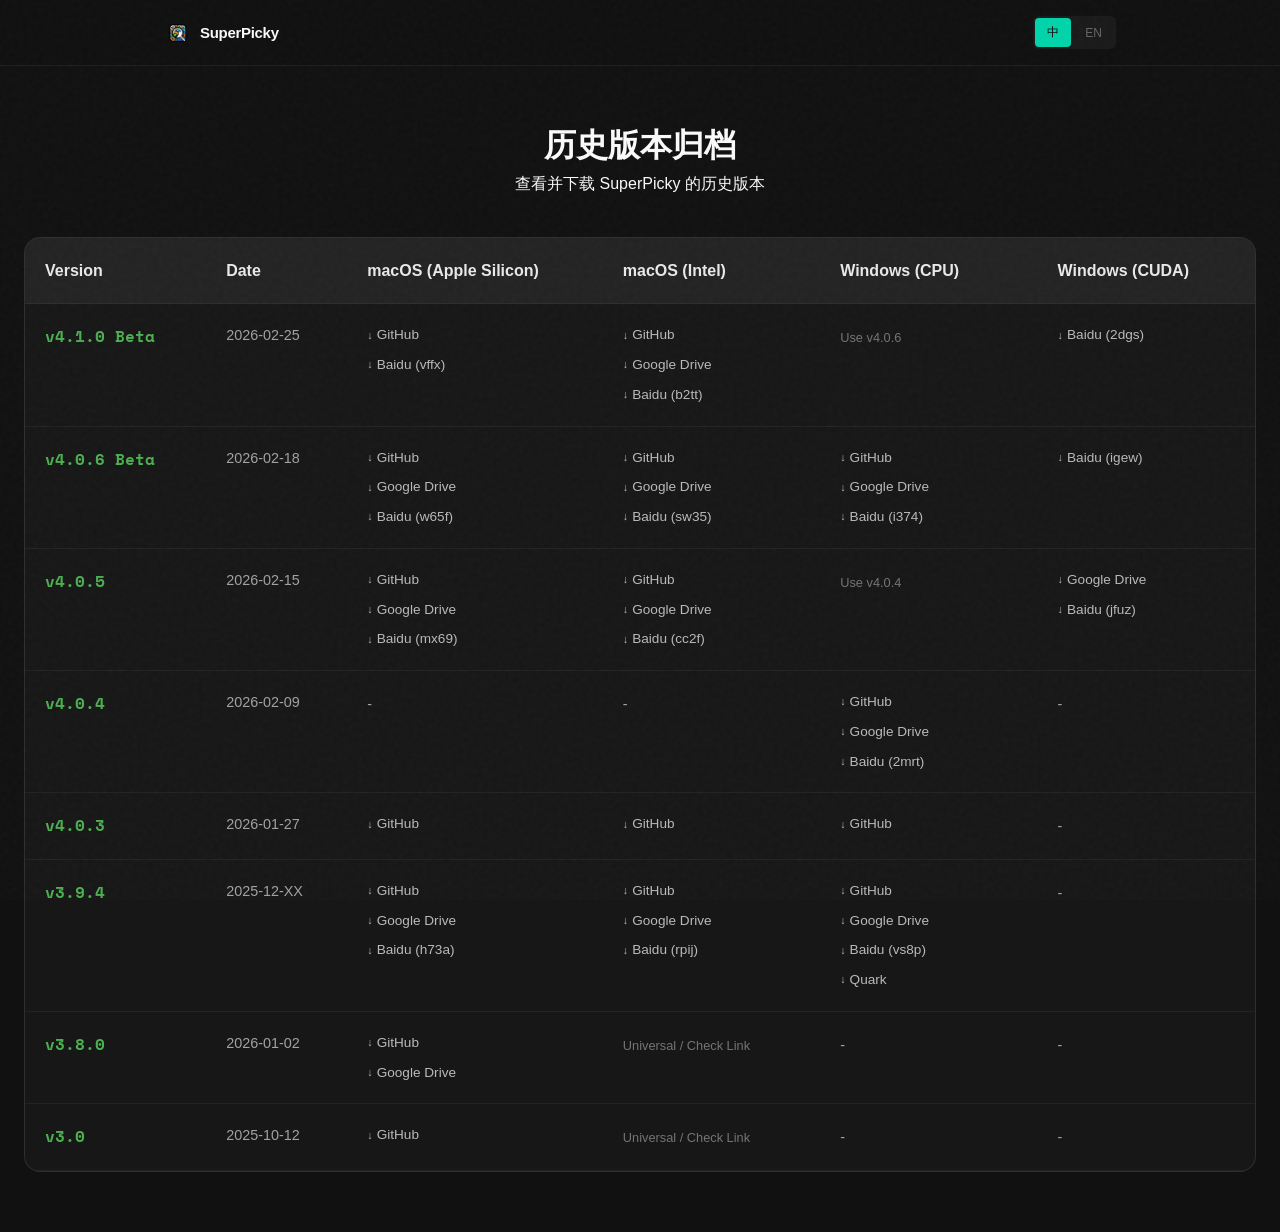
==== docs/downloads.html @ 00cf43c6 "🔄 Add Windows CUDA v4.1.0 + Mac Intel Google Drive links - Windows CUDA: v4.1.0 Baidu link (2dgs) - " ====
<!DOCTYPE html>
<html lang="zh-CN" data-lang="cn">

<head>
    <meta charset="UTF-8">
    <meta name="viewport" content="width=device-width, initial-scale=1.0">
    <title>Download Archive - SuperPicky</title>
    <link rel="stylesheet" href="css/style.css">
    <link rel="icon" href="img/icon.png" type="image/png">
    <link rel="preconnect" href="https://fonts.googleapis.com">
    <link rel="preconnect" href="https://fonts.gstatic.com" crossorigin>
    <link href="https://fonts.googleapis.com/css2?family=Space+Mono:wght@400;700&display=swap" rel="stylesheet">
    <style>
        .archive-container {
            max-width: 1400px;
            margin: 120px auto 60px;
            padding: 0 24px;
        }

        .archive-header {
            margin-bottom: 40px;
            text-align: center;
        }

        .archive-table-wrapper {
            background: rgba(26, 26, 26, 0.8);
            border: 1px solid rgba(255, 255, 255, 0.1);
            border-radius: 16px;
            overflow-x: auto;
            backdrop-filter: blur(10px);
        }

        .archive-table {
            width: 100%;
            border-collapse: collapse;
            min-width: 1000px;
        }

        .archive-table th,
        .archive-table td {
            padding: 20px;
            text-align: left;
            border-bottom: 1px solid rgba(255, 255, 255, 0.05);
            vertical-align: top;
        }

        .archive-table th {
            background: rgba(255, 255, 255, 0.05);
            font-weight: 700;
            color: rgba(255, 255, 255, 0.9);
            white-space: nowrap;
        }

        .archive-table tr:hover {
            background: rgba(255, 255, 255, 0.02);
        }

        .version-cell {
            font-family: 'Space Mono', monospace;
            font-weight: 700;
            color: #4CAF50;
            white-space: nowrap;
        }

        .date-cell {
            color: rgba(255, 255, 255, 0.6);
            font-size: 0.9em;
            white-space: nowrap;
        }

        .platform-cell {
            min-width: 180px;
        }

        .download-link-group {
            display: flex;
            flex-direction: column;
            gap: 8px;
            font-size: 0.85em;
        }

        .dl-link {
            display: inline-flex;
            align-items: center;
            color: rgba(255, 255, 255, 0.7);
            text-decoration: none;
            transition: color 0.2s;
        }

        .dl-link:hover {
            color: #4CAF50;
        }

        .dl-link::before {
            content: "↓";
            margin-right: 4px;
            font-size: 0.8em;
        }

        .note {
            font-size: 0.8em;
            color: rgba(255, 255, 255, 0.4);
            margin-top: 4px;
            display: block;
        }
    </style>
</head>

<body>
    <div class="grain"></div>

    <header>
        <div class="header-inner">
            <a href="index.html" class="logo">
                <img src="img/icon.png" alt="SuperPicky">
                <span>SuperPicky</span>
            </a>
            <div class="lang-switch">
                <button class="lang-btn active" onclick="setLang('cn')">中</button>
                <button class="lang-btn" onclick="setLang('en')">EN</button>
            </div>
        </div>
    </header>

    <div class="archive-container">
        <div class="archive-header">
            <h1>
                <span class="lang-cn">历史版本归档</span>
                <span class="lang-en">Download Archive</span>
            </h1>
            <p>
                <span class="lang-cn">查看并下载 SuperPicky 的历史版本</span>
                <span class="lang-en">View and download previous versions of SuperPicky</span>
            </p>
        </div>

        <div class="archive-table-wrapper">
            <table class="archive-table">
                <thead>
                    <tr>
                        <th>Version</th>
                        <th>Date</th>
                        <th>macOS (Apple Silicon)</th>
                        <th>macOS (Intel)</th>
                        <th>Windows (CPU)</th>
                        <th>Windows (CUDA)</th>
                    </tr>
                </thead>
                <tbody>
                    <!-- v4.1.0 -->
                    <tr>
                        <td class="version-cell">v4.1.0 Beta</td>
                        <td class="date-cell">2026-02-25</td>
                        <td class="platform-cell">
                            <div class="download-link-group">
                                <a href="https://github.com/jamesphotography/SuperPicky/releases/download/v4.1.0/SuperPicky_v4.1.0.dmg"
                                    class="dl-link" target="_blank">GitHub</a>
                                <a href="https://pan.baidu.com/s/1GPoCea9zmdVWAu9QbGawlQ?pwd=vffx" class="dl-link"
                                    target="_blank">Baidu (vffx)</a>
                            </div>
                        </td>
                        <td class="platform-cell">
                            <div class="download-link-group">
                                <a href="https://github.com/jamesphotography/SuperPicky/releases/download/v4.1.0/SuperPicky_v4.1.0_Intel.dmg"
                                    class="dl-link" target="_blank">GitHub</a>
                                <a href="https://drive.google.com/file/d/1igArTfwPdpNmBcaehx4aEt4aYv8Yi04Z/view?usp=sharing"
                                    class="dl-link" target="_blank">Google Drive</a>
                                <a href="https://pan.baidu.com/s/19yQiz655ebZwb2x4jM-75Q?pwd=b2tt" class="dl-link"
                                    target="_blank">Baidu (b2tt)</a>
                            </div>
                        </td>
                        <td class="platform-cell"><span class="note">Use v4.0.6</span></td>
                        <td class="platform-cell">
                            <div class="download-link-group">
                                <a href="https://pan.baidu.com/s/14yzWYPdUm52gKsMW52yDEQ?pwd=2dgs" class="dl-link"
                                    target="_blank">Baidu (2dgs)</a>
                            </div>
                        </td>
                    </tr>
                    <!-- v4.0.6 -->
                    <tr>
                        <td class="version-cell">v4.0.6 Beta</td>
                        <td class="date-cell">2026-02-18</td>
                        <td class="platform-cell">
                            <div class="download-link-group">
                                <a href="https://github.com/jamesphotography/SuperPicky/releases/download/v4.0.6/SuperPicky_v4.0.6.dmg"
                                    class="dl-link" target="_blank">GitHub</a>
                                <a href="https://drive.google.com/file/d/1nC4BUlSTSmXR-zKtZfw80ylEbb5GIT56/view?usp=sharing"
                                    class="dl-link" target="_blank">Google Drive</a>
                                <a href="https://pan.baidu.com/s/1sVjLG0TWhKDrhipNiKr51A?pwd=w65f" class="dl-link"
                                    target="_blank">Baidu (w65f)</a>
                            </div>
                        </td>
                        <td class="platform-cell">
                            <div class="download-link-group">
                                <a href="https://github.com/jamesphotography/SuperPicky/releases/download/v4.0.6/SuperPicky_v4.0.6_Intel.dmg"
                                    class="dl-link" target="_blank">GitHub</a>
                                <a href="https://drive.google.com/file/d/12lQhMTRXEnNO_nalIp9K0cIJAFtFuWlT/view?usp=sharing"
                                    class="dl-link" target="_blank">Google Drive</a>
                                <a href="https://pan.baidu.com/s/1oz_tZc7BARktJsVcAwSs9g?pwd=sw35" class="dl-link"
                                    target="_blank">Baidu (sw35)</a>
                            </div>
                        </td>
                        <td class="platform-cell">
                            <div class="download-link-group">
                                <a href="https://github.com/jamesphotography/SuperPicky/releases/download/v4.0.6/SuperPicky_4.0.6_Win64_CPU.zip"
                                    class="dl-link" target="_blank">GitHub</a>
                                <a href="https://drive.google.com/file/d/1m-IEASCsAa3Znertanw1NcbX3IKKi2M3/view?usp=sharing"
                                    class="dl-link" target="_blank">Google Drive</a>
                                <a href="https://pan.baidu.com/s/1HXyen1PSOv46H5roNtTSTA?pwd=i374" class="dl-link"
                                    target="_blank">Baidu (i374)</a>
                            </div>
                        </td>
                        <td class="platform-cell">
                            <div class="download-link-group">
                                <a href="https://pan.baidu.com/s/1UUfnal8rT2Mizkdcs0xpwg?pwd=igew" class="dl-link"
                                    target="_blank">Baidu (igew)</a>
                            </div>
                        </td>
                    </tr>
                    <!-- v4.0.5 -->
                    <tr>
                        <td class="version-cell">v4.0.5</td>
                        <td class="date-cell">2026-02-15</td>
                        <td class="platform-cell">
                            <div class="download-link-group">
                                <a href="https://github.com/jamesphotography/SuperPicky/releases/download/v4.0.5/SuperPicky_arm64_V4.0.5.dmg"
                                    class="dl-link" target="_blank">GitHub</a>
                                <a href="https://drive.google.com/file/d/1ykFNcV9rOpp_w04lOer0dyel7chGkS_Q/view?usp=sharing"
                                    class="dl-link" target="_blank">Google Drive</a>
                                <a href="https://pan.baidu.com/s/1QcBZvhwYn0W2n_vkA4gNaA?pwd=mx69" class="dl-link"
                                    target="_blank">Baidu (mx69)</a>
                            </div>
                        </td>
                        <td class="platform-cell">
                            <div class="download-link-group">
                                <a href="https://github.com/jamesphotography/SuperPicky/releases/download/v4.0.5/SuperPicky_v4.0.5_Intel.dmg"
                                    class="dl-link" target="_blank">GitHub</a>
                                <a href="https://drive.google.com/file/d/1mYN8FS3xfgSWm7l1dMIA9UfPBCmWbNG7/view?usp=sharing"
                                    class="dl-link" target="_blank">Google Drive</a>
                                <a href="https://pan.baidu.com/s/1fQ8Wjq0oq1K9GmQTQS7rZA?pwd=cc2f" class="dl-link"
                                    target="_blank">Baidu (cc2f)</a>
                            </div>
                        </td>
                        <td class="platform-cell"><span class="note">Use v4.0.4</span></td>
                        <td class="platform-cell">
                            <div class="download-link-group">
                                <a href="https://drive.google.com/file/d/17-dFw2pZKXn53zmYAZ7HQNHTyndCT76E/view?usp=drive_link"
                                    class="dl-link" target="_blank">Google Drive</a>
                                <a href="https://pan.baidu.com/s/14tnSXnI2LIeZf4egu4xxNg?pwd=jfuz" class="dl-link"
                                    target="_blank">Baidu (jfuz)</a>
                            </div>
                        </td>
                    </tr>
                    <!-- v4.0.4 -->
                    <tr>
                        <td class="version-cell">v4.0.4</td>
                        <td class="date-cell">2026-02-09</td>
                        <td class="platform-cell"><span class="date-cell">-</span></td>
                        <td class="platform-cell"><span class="date-cell">-</span></td>
                        <td class="platform-cell">
                            <div class="download-link-group">
                                <a href="https://github.com/jamesphotography/SuperPicky/releases/download/v4.0.4/SuperPicky4.0.4_Win64_No_CUDA.zip"
                                    class="dl-link" target="_blank">GitHub</a>
                                <a href="https://drive.google.com/file/d/1QWfDsb4L7wMoUoo17p6iiW1L9Lf-OAEv/view?usp=sharing"
                                    class="dl-link" target="_blank">Google Drive</a>
                                <a href="https://pan.baidu.com/s/1zhWtMwAzthrLAeKxKf4SZw?pwd=2mrt" class="dl-link"
                                    target="_blank">Baidu (2mrt)</a>
                            </div>
                        </td>
                        <td class="platform-cell"><span class="date-cell">-</span></td>
                    </tr>
                    <!-- v4.0.3 -->
                    <tr>
                        <td class="version-cell">v4.0.3</td>
                        <td class="date-cell">2026-01-27</td>
                        <td class="platform-cell">
                            <div class="download-link-group">
                                <a href="https://github.com/jamesphotography/SuperPicky/releases/download/v4.0.3/SuperPicky_arm64_V4.0.3.dmg"
                                    class="dl-link" target="_blank">GitHub</a>
                            </div>
                        </td>
                        <td class="platform-cell">
                            <div class="download-link-group">
                                <a href="https://github.com/jamesphotography/SuperPicky/releases/download/v4.0.3/SuperPicky_v4.0.3_Intel.dmg"
                                    class="dl-link" target="_blank">GitHub</a>
                            </div>
                        </td>
                        <td class="platform-cell">
                            <div class="download-link-group">
                                <a href="https://github.com/jamesphotography/SuperPicky/releases/download/v4.0.3/SuperPicky_Win_v4.0.3_CPU.zip"
                                    class="dl-link" target="_blank">GitHub</a>
                            </div>
                        </td>
                        <td class="platform-cell"><span class="date-cell">-</span></td>
                    </tr>
                    <!-- v3.9.4 -->
                    <tr>
                        <td class="version-cell">v3.9.4</td>
                        <td class="date-cell">2025-12-XX</td>
                        <td class="platform-cell">
                            <div class="download-link-group">
                                <a href="https://github.com/jamesphotography/SuperPicky/releases/download/v3.9.4/SuperPicky_v3.9.4_arm64.dmg"
                                    class="dl-link">GitHub</a>
                                <a href="https://drive.google.com/open?id=14xve-1d14Ieb2sfVf4thd6-pv4O9af3a"
                                    class="dl-link">Google Drive</a>
                                <a href="https://pan.baidu.com/s/12qwZTAKymHjFzUnOLcYzvA?pwd=h73a" class="dl-link">Baidu
                                    (h73a)</a>
                            </div>
                        </td>
                        <td class="platform-cell">
                            <div class="download-link-group">
                                <a href="https://github.com/jamesphotography/SuperPicky/releases/download/v3.9.4/SuperPicky_v3.9.4_x64.dmg"
                                    class="dl-link">GitHub</a>
                                <a href="https://drive.google.com/file/d/1ljvJU5f8wV9DNtQ3HxoXqlv-UyQc7vta/view?usp=sharing"
                                    class="dl-link">Google Drive</a>
                                <a href="https://pan.baidu.com/s/15D6S8CtzoKWpJVhDBhVfzQ?pwd=rpij" class="dl-link">Baidu
                                    (rpij)</a>
                            </div>
                        </td>
                        <td class="platform-cell">
                            <div class="download-link-group">
                                <a href="https://github.com/jamesphotography/SuperPicky/releases/download/v3.9.4/SuperPicky_Win_3.9.4_Lyapunov.zip"
                                    class="dl-link">GitHub</a>
                                <a href="https://drive.google.com/file/d/1vQSifh8Qky7lHDwDD1tipL91gCML_skm/view?usp=sharing"
                                    class="dl-link">Google Drive</a>
                                <a href="https://pan.baidu.com/s/1nVJYvanFHevwAQwveAdVyg?pwd=vs8p" class="dl-link">Baidu
                                    (vs8p)</a>
                                <a href="https://pan.quark.cn/s/42699cdecc87?pwd=Fkf2" class="dl-link">Quark</a>
                            </div>
                        </td>
                        <td class="platform-cell"><span class="date-cell">-</span></td>
                    </tr>
                    <!-- v3.8.0 -->
                    <tr>
                        <td class="version-cell">v3.8.0</td>
                        <td class="date-cell">2026-01-02</td>
                        <td class="platform-cell">
                            <div class="download-link-group">
                                <a href="https://github.com/jamesphotography/SuperPicky/releases/download/v3.8.0/SuperPicky_v3.8.0.dmg"
                                    class="dl-link">GitHub</a>
                                <a href="https://drive.google.com/file/d/1AjuEO9SZxpXdnO08F4Qe0kpqX64a-LsU/view?usp=sharing"
                                    class="dl-link">Google Drive</a>
                            </div>
                        </td>
                        <td class="platform-cell"><span class="note">Universal / Check Link</span></td>
                        <td class="platform-cell"><span class="date-cell">-</span></td>
                        <td class="platform-cell"><span class="date-cell">-</span></td>
                    </tr>
                    <!-- 3.0 -->
                    <tr>
                        <td class="version-cell">v3.0</td>
                        <td class="date-cell">2025-10-12</td>
                        <td class="platform-cell">
                            <div class="download-link-group">
                                <a href="https://github.com/jamesphotography/SuperPicky/releases/download/3.0/SuperPicky_v3.0.dmg"
                                    class="dl-link">GitHub</a>
                            </div>
                        </td>
                        <td class="platform-cell"><span class="note">Universal / Check Link</span></td>
                        <td class="platform-cell"><span class="date-cell">-</span></td>
                        <td class="platform-cell"><span class="date-cell">-</span></td>
                    </tr>
                </tbody>
            </table>
        </div>
    </div>

    <!-- Language Toggle Script -->
    <script>
        function setLang(lang) {
            document.documentElement.setAttribute('data-lang', lang);
            document.querySelectorAll('.lang-btn').forEach(btn => {
                btn.classList.remove('active');
            });
            event.target.classList.add('active');
            localStorage.setItem('lang', lang);
        }

        // Load saved language
        const savedLang = localStorage.getItem('lang') || 'cn';
        document.documentElement.setAttribute('data-lang', savedLang);
        document.addEventListener('DOMContentLoaded', () => {
            document.querySelectorAll('.lang-btn').forEach(btn => {
                const isCN = btn.textContent.includes('中');
                if ((savedLang === 'cn' && isCN) || (savedLang === 'en' && !isCN)) {
                    btn.classList.add('active');
                } else {
                    btn.classList.remove('active');
                }
            });
        });
    </script>
</body>

</html>
---- docs/css/style.css ----
/* ==========================================
   SuperPicky - Official Website
   Minimalist Design System
   Matching App UI (ui/styles.py)
   ========================================== */

/* === CSS Variables === */
:root {
    /* Backgrounds - matching app */
    --bg-void: #0a0a0a;
    --bg-primary: #111111;
    --bg-elevated: #1a1a1a;
    --bg-card: #1f1f1f;
    --bg-input: #262626;

    /* Text hierarchy */
    --text-primary: #fafafa;
    --text-secondary: #a1a1a1;
    --text-tertiary: #666666;
    --text-muted: #404040;

    /* Accent - elegant teal */
    --accent: #00d4aa;
    --accent-dim: rgba(0, 212, 170, 0.15);
    --accent-glow: rgba(0, 212, 170, 0.25);

    /* Status colors */
    --star-gold: #d4a800;
    --success: #22c55e;

    /* Borders */
    --border: #2a2a2a;
    --border-subtle: #1e1e1e;

    /* Spacing */
    --space-xs: 4px;
    --space-sm: 8px;
    --space-md: 16px;
    --space-lg: 24px;
    --space-xl: 48px;
    --space-2xl: 50px;

    /* Border radius - matching app */
    --radius-sm: 6px;
    --radius-md: 10px;
    --radius-lg: 16px;

    /* Fonts - matching app */
    --font-sans: "PingFang SC", "Microsoft YaHei", "Noto Sans CJK SC", -apple-system, sans-serif;
    --font-mono: "Space Mono", "Menlo", "Monaco", monospace;
}

/* === Reset === */
*,
*::before,
*::after {
    margin: 0;
    padding: 0;
    box-sizing: border-box;
}

html {
    scroll-behavior: smooth;
}

body {
    font-family: var(--font-sans);
    background-color: var(--bg-primary);
    color: var(--text-primary);
    line-height: 1.6;
    -webkit-font-smoothing: antialiased;
    -moz-osx-font-smoothing: grayscale;
}

/* === Grain Texture Overlay === */
.grain {
    position: fixed;
    top: 0;
    left: 0;
    width: 100%;
    height: 100%;
    pointer-events: none;
    z-index: 9999;
    opacity: 0.03;
    background-image: url("data:image/svg+xml,%3Csvg viewBox='0 0 200 200' xmlns='http://www.w3.org/2000/svg'%3E%3Cfilter id='noise'%3E%3CfeTurbulence type='fractalNoise' baseFrequency='0.9' numOctaves='4' stitchTiles='stitch'/%3E%3C/filter%3E%3Crect width='100%' height='100%' filter='url(%23noise)'/%3E%3C/svg%3E");
}

/* === Container === */
.container {
    max-width: 1000px;
    margin: 0 auto;
    padding: 0 var(--space-lg);
}

/* === Header === */
header {
    position: fixed;
    top: 0;
    left: 0;
    right: 0;
    z-index: 1000;
    background: rgba(17, 17, 17, 0.85);
    backdrop-filter: blur(20px);
    -webkit-backdrop-filter: blur(20px);
    border-bottom: 1px solid var(--border-subtle);
}

.header-inner {
    display: flex;
    justify-content: space-between;
    align-items: center;
    padding: var(--space-md) var(--space-lg);
    max-width: 1000px;
    margin: 0 auto;
}

.logo {
    display: flex;
    align-items: center;
    gap: var(--space-sm);
    text-decoration: none;
    color: var(--text-primary);
    transition: opacity 0.2s;
}

.logo:hover {
    opacity: 0.8;
}

.logo img {
    width: 28px;
    height: 28px;
}

.logo span {
    font-size: 15px;
    font-weight: 600;
    letter-spacing: -0.3px;
}

.lang-switch {
    display: flex;
    gap: 2px;
    background: var(--bg-elevated);
    border-radius: var(--radius-sm);
    padding: 2px;
}

.lang-btn {
    padding: 6px 12px;
    background: transparent;
    border: none;
    color: var(--text-tertiary);
    font-size: 12px;
    font-weight: 500;
    border-radius: 4px;
    cursor: pointer;
    transition: all 0.2s;
}

.lang-btn.active {
    background: var(--accent);
    color: var(--bg-void);
}

.lang-btn:hover:not(.active) {
    color: var(--text-secondary);
}

/* === Hero Section === */
.hero {
    padding: 100px 0 var(--space-xl);
    text-align: center;
}

/* Hero Video */
.hero-video {
    margin-bottom: var(--space-xl);
    border-radius: var(--radius-lg);
    overflow: hidden;
    border: 1px solid var(--border);
    box-shadow: 0 20px 60px rgba(0, 0, 0, 0.5);
}

.hero-video video {
    width: 100%;
    display: block;
}

.hero-badge {
    display: inline-block;
    padding: 6px 14px;
    background: var(--accent-dim);
    border: 1px solid rgba(0, 212, 170, 0.2);
    border-radius: 20px;
    font-size: 12px;
    color: var(--accent);
    margin-bottom: var(--space-lg);
    letter-spacing: 0.5px;
}

.hero h1 {
    font-size: clamp(48px, 10vw, 72px);
    font-weight: 700;
    letter-spacing: -2px;
    margin-bottom: var(--space-md);
    background: linear-gradient(135deg, var(--text-primary) 0%, var(--text-secondary) 100%);
    -webkit-background-clip: text;
    -webkit-text-fill-color: transparent;
    background-clip: text;
}

.tagline {
    font-size: 18px;
    color: var(--text-secondary);
    margin-bottom: var(--space-xl);
    font-weight: 400;
}

.hero-cta {
    display: flex;
    gap: var(--space-md);
    justify-content: center;
    flex-wrap: wrap;
}

/* === Buttons === */
.btn {
    display: inline-flex;
    align-items: center;
    gap: var(--space-sm);
    padding: 14px 28px;
    border-radius: var(--radius-sm);
    font-size: 14px;
    font-weight: 500;
    text-decoration: none;
    transition: all 0.2s ease;
    border: none;
    cursor: pointer;
}

.btn-primary {
    background: var(--accent);
    color: var(--bg-void);
}

.btn-primary:hover {
    background: #00e6b8;
    transform: translateY(-2px);
    box-shadow: 0 8px 24px var(--accent-glow);
}

.btn-version {
    font-size: 11px;
    opacity: 0.7;
    font-family: var(--font-mono);
}

.btn-ghost {
    background: transparent;
    color: var(--text-secondary);
    border: 1px solid var(--border);
}

.btn-ghost:hover {
    color: var(--text-primary);
    border-color: var(--text-tertiary);
}

.btn-secondary {
    background: var(--bg-card);
    color: var(--text-secondary);
    border: 1px solid var(--border);
}

.btn-secondary:hover {
    color: var(--text-primary);
    border-color: var(--text-tertiary);
}

.btn-beta {
    animation: beta-pulse 2s ease-in-out infinite;
    box-shadow: 0 0 20px var(--accent-glow);
}

@keyframes beta-pulse {

    0%,
    100% {
        box-shadow: 0 0 15px var(--accent-glow);
    }

    50% {
        box-shadow: 0 0 30px var(--accent-glow);
    }
}

/* === Hero Preview (Software Interface) === */
.hero-preview {
    margin-top: var(--space-xl);
    padding-bottom: var(--space-lg);
}

.hero-preview-frame {
    position: relative;
    border-radius: var(--radius-lg);
    overflow: hidden;
    border: 1px solid var(--border);
    background: transparent;
    box-shadow: 0 20px 60px rgba(0, 0, 0, 0.5);
}

.hero-preview-frame img {
    width: 100%;
    display: block;
}

.hero-preview-glow {
    position: absolute;
    inset: 0;
    background: radial-gradient(ellipse at center top, var(--accent-glow) 0%, transparent 50%);
    pointer-events: none;
}

/* === Showcase Section === */
.showcase {
    padding: var(--space-xl) 0 var(--space-2xl);
}

.showcase-frame {
    position: relative;
    border-radius: var(--radius-lg);
    overflow: hidden;
    border: 1px solid var(--border);
    background: var(--bg-elevated);
}

.showcase-frame img {
    width: 100%;
    display: block;
}

.showcase-glow {
    position: absolute;
    inset: 0;
    background: radial-gradient(ellipse at center bottom, var(--accent-glow) 0%, transparent 60%);
    pointer-events: none;
}

/* === Section Header === */
.section-header {
    margin-bottom: var(--space-xl);
}

.section-label {
    display: inline-block;
    font-size: 11px;
    font-weight: 600;
    text-transform: uppercase;
    letter-spacing: 2px;
    color: var(--text-tertiary);
    padding: 8px 16px;
    background: var(--bg-elevated);
    border-radius: var(--radius-sm);
}

/* === Features Section === */
.features {
    padding: var(--space-2xl) 0;
}

.features-grid {
    display: grid;
    grid-template-columns: repeat(3, 1fr);
    gap: var(--space-md);
}

@media (max-width: 900px) {
    .features-grid {
        grid-template-columns: repeat(2, 1fr);
    }
}

.feature-card {
    background: var(--bg-elevated);
    border: 1px solid var(--border-subtle);
    border-radius: var(--radius-md);
    padding: var(--space-lg);
    transition: all 0.3s ease;
    position: relative;
}

.feature-card:hover {
    border-color: var(--border);
    transform: translateY(-2px);
}

.feature-number {
    font-family: var(--font-mono);
    font-size: 11px;
    color: var(--accent);
    margin-bottom: var(--space-md);
    opacity: 0.7;
}

.feature-card h3 {
    font-size: 16px;
    font-weight: 600;
    margin-bottom: var(--space-sm);
    color: var(--text-primary);
}

.feature-card p {
    font-size: 13px;
    color: var(--text-secondary);
    line-height: 1.5;
}

.feature-card.featured-feature {
    border-color: var(--accent);
    background: linear-gradient(135deg, var(--bg-elevated), #1a2a1a);
}

/* === Rating Section === */
.rating-section {
    padding: var(--space-2xl) 0;
    background: var(--bg-void);
}

.rating-grid {
    background: var(--bg-elevated);
    border: 1px solid var(--border-subtle);
    border-radius: var(--radius-md);
    overflow: hidden;
}

.rating-row {
    display: flex;
    align-items: center;
    padding: var(--space-lg);
    border-bottom: 1px solid var(--border-subtle);
    gap: var(--space-lg);
}

.rating-row:last-child {
    border-bottom: none;
}

.rating-stars {
    font-size: 18px;
    color: var(--star-gold);
    min-width: 60px;
    font-family: var(--font-mono);
}

.rating-stars.dim {
    opacity: 0.6;
}

.rating-stars.muted {
    color: var(--text-muted);
}

.rating-info {
    flex: 1;
    display: flex;
    flex-direction: column;
    gap: 2px;
}

.rating-name {
    font-size: 14px;
    font-weight: 500;
    color: var(--text-primary);
}

.rating-desc {
    font-size: 12px;
    color: var(--text-tertiary);
}

.rating-badges {
    display: flex;
    gap: var(--space-sm);
}

.badge {
    padding: 4px 10px;
    border-radius: 4px;
    font-size: 11px;
    font-weight: 500;
}

.badge-pick {
    background: var(--accent);
    color: var(--bg-void);
}

.badge-fly {
    background: var(--success);
    color: var(--bg-void);
}

.badge-focus {
    background: #ef4444;
    color: white;
}

.badge-burst {
    background: #8b5cf6;
    color: white;
}

/* === Scoring Logic Section === */
.logic-section {
    padding: var(--space-2xl) 0;
    background: var(--bg-primary);
}

.logic-block {
    margin-bottom: var(--space-xl);
}

.logic-block:last-child {
    margin-bottom: 0;
}

.logic-title {
    display: flex;
    align-items: center;
    gap: var(--space-sm);
    font-size: 16px;
    font-weight: 500;
    color: var(--text-primary);
    margin-bottom: var(--space-md);
}

.logic-icon {
    font-size: 18px;
}

/* Four dimensions grid */
.logic-grid {
    display: grid;
    grid-template-columns: repeat(2, 1fr);
    gap: var(--space-md);
}

.logic-card {
    background: var(--bg-elevated);
    border: 1px solid var(--border-subtle);
    border-radius: var(--radius-md);
    padding: var(--space-md);
}

.logic-card-header {
    font-size: 14px;
    font-weight: 500;
    color: var(--accent);
    margin-bottom: var(--space-xs);
}

.logic-card p {
    font-size: 12px;
    color: var(--text-secondary);
    line-height: 1.5;
}

/* Logic table */
.logic-table {
    background: var(--bg-elevated);
    border: 1px solid var(--border-subtle);
    border-radius: var(--radius-md);
    overflow: hidden;
}

.logic-table-row {
    display: grid;
    grid-template-columns: 80px 1fr 1fr;
    gap: var(--space-md);
    padding: var(--space-md);
    border-bottom: 1px solid var(--border-subtle);
    align-items: center;
}

.logic-table-row:last-child {
    border-bottom: none;
}

.logic-table-row.header {
    background: var(--bg-card);
    font-size: 12px;
    font-weight: 500;
    color: var(--text-secondary);
}

.logic-table-cell {
    font-size: 13px;
}

.star-cell {
    text-align: center;
}

.condition-cell {
    color: var(--text-secondary);
}

.meaning-cell {
    color: var(--text-tertiary);
}

.star-display {
    font-family: var(--font-mono);
    font-size: 14px;
}

.star-display.gold {
    color: var(--star-gold);
}

.star-display.dim {
    color: var(--star-gold);
    opacity: 0.6;
}

.star-display.muted {
    color: var(--text-muted);
}

/* Logic flags */
.logic-flags {
    display: flex;
    flex-direction: column;
    gap: var(--space-md);
}

.logic-flag {
    display: flex;
    align-items: flex-start;
    gap: var(--space-md);
    background: var(--bg-elevated);
    border: 1px solid var(--border-subtle);
    border-radius: var(--radius-md);
    padding: var(--space-md);
}

.flag-badge {
    padding: 6px 12px;
    border-radius: 4px;
    font-size: 12px;
    font-weight: 500;
    flex-shrink: 0;
}

.flag-badge.pick {
    background: var(--accent);
    color: var(--bg-void);
}

.flag-badge.fly {
    background: var(--success);
    color: var(--bg-void);
}

.flag-badge.exposure {
    background: #f59e0b;
    color: var(--bg-void);
}

.flag-badge.focus {
    background: #ef4444;
    color: white;
}

.flag-badge.burst {
    background: #8b5cf6;
    color: white;
}

.flag-info strong {
    display: block;
    font-size: 14px;
    color: var(--text-primary);
    margin-bottom: 4px;
}

.flag-info p {
    font-size: 12px;
    color: var(--text-secondary);
    line-height: 1.5;
}

/* Logic note */
.logic-note {
    background: var(--bg-elevated);
    border: 1px solid var(--border-subtle);
    border-radius: var(--radius-md);
    padding: var(--space-md);
}

.logic-note p {
    font-size: 13px;
    color: var(--text-secondary);
    margin-bottom: var(--space-sm);
}

.logic-note ul {
    list-style: none;
    margin-left: var(--space-md);
}

.logic-note li {
    font-size: 12px;
    color: var(--text-tertiary);
    padding: 4px 0;
    position: relative;
}

.logic-note li::before {
    content: "•";
    position: absolute;
    left: -12px;
    color: var(--accent);
}

/* Logic tips */
.logic-tips {
    background: var(--bg-elevated);
    border: 1px solid var(--border-subtle);
    border-radius: var(--radius-md);
    overflow: hidden;
}

.tip-item {
    display: flex;
    align-items: center;
    gap: var(--space-md);
    padding: var(--space-md);
    border-bottom: 1px solid var(--border-subtle);
}

.tip-item:last-child {
    border-bottom: none;
}

.tip-from {
    font-family: var(--font-mono);
    font-size: 12px;
    font-weight: 500;
    min-width: 50px;
    text-align: center;
}

.tip-from.gold {
    color: var(--star-gold);
}

.tip-from.dim {
    color: var(--star-gold);
    opacity: 0.5;
}

.tip-from.dim2 {
    color: var(--star-gold);
    opacity: 0.7;
}

.tip-from.muted {
    color: var(--text-muted);
}

.tip-arrow {
    color: var(--text-muted);
    font-size: 14px;
}

.tip-action {
    font-size: 13px;
    color: var(--text-secondary);
}

/* === Guide Section === */
.guide-section {
    padding: var(--space-2xl) 0;
    background: var(--bg-void);
}

.guide-gallery {
    display: grid;
    grid-template-columns: repeat(2, 1fr);
    gap: var(--space-md);
}

.guide-item {
    background: var(--bg-elevated);
    border: 1px solid var(--border-subtle);
    border-radius: var(--radius-md);
    overflow: hidden;
    transition: all 0.3s ease;
}

.guide-item:hover {
    border-color: var(--border);
    transform: translateY(-2px);
}

.guide-item img {
    width: 100%;
    aspect-ratio: 4 / 3;
    object-fit: cover;
    object-position: top center;
    display: block;
    border-bottom: 1px solid var(--border-subtle);
    background: var(--bg-card);
}

/* Placeholder indicator for images that need resizing */
.guide-item img[data-needs-resize] {
    outline: 3px dashed #ff6b6b;
    outline-offset: -3px;
}

.guide-item-info {
    padding: var(--space-md);
}

.guide-step {
    font-family: var(--font-mono);
    font-size: 11px;
    color: var(--accent);
    margin-bottom: var(--space-xs);
}

.guide-item h4 {
    font-size: 14px;
    font-weight: 500;
    color: var(--text-primary);
    margin-bottom: 4px;
}

.guide-item p {
    font-size: 12px;
    color: var(--text-tertiary);
    line-height: 1.4;
}

@media (max-width: 768px) {
    .guide-gallery {
        grid-template-columns: 1fr;
    }
}

/* === Download Section === */
.download-section {
    padding: var(--space-2xl) 0;
}

.download-cards {
    display: flex;
    flex-direction: column;
    gap: var(--space-md);
}

.download-card.windows {
    background: linear-gradient(135deg, var(--bg-elevated), #1a1a2e);
}

.platform-badge {
    display: inline-block;
    padding: 4px 10px;
    background: var(--bg-card);
    border-radius: 4px;
    font-size: 11px;
    font-weight: 500;
    color: var(--text-secondary);
    margin-left: var(--space-sm);
}

.download-card {
    display: flex;
    align-items: center;
    justify-content: space-between;
    background: var(--bg-elevated);
    border: 1px solid var(--border-subtle);
    border-radius: var(--radius-md);
    padding: var(--space-lg);
    gap: var(--space-lg);
    flex-wrap: wrap;
}

.download-info {
    display: flex;
    align-items: center;
    gap: var(--space-md);
}

.download-icon {
    width: 48px;
    height: 48px;
    background: linear-gradient(135deg, var(--accent), #00a080);
    border-radius: var(--radius-md);
    display: flex;
    align-items: center;
    justify-content: center;
    padding: 4px;
}

.download-icon img {
    width: 40px;
    height: 40px;
}

.download-meta h3 {
    font-size: 16px;
    font-weight: 600;
    margin-bottom: 2px;
}

.download-version {
    font-size: 12px;
    color: var(--text-tertiary);
    font-family: var(--font-mono);
}

.download-links {
    display: flex;
    gap: var(--space-sm);
}

/* Sub-row layout for combined download cards */
.download-sub-rows {
    width: 100%;
    display: flex;
    flex-direction: column;
    gap: 0;
}

.download-sub-row {
    display: flex;
    align-items: center;
    justify-content: space-between;
    padding: var(--space-md) 0;
    border-top: 1px solid var(--border-subtle);
    gap: var(--space-md);
}

.sub-row-label {
    font-family: var(--font-mono);
    font-size: 12px;
    color: var(--text-secondary);
    min-width: 200px;
    flex-shrink: 0;
}

.requirements {
    text-align: center;
    margin-top: var(--space-lg);
    font-size: 12px;
    color: var(--text-muted);
}

/* === V4.0.0 Beta Styles === */
.beta-badge {
    display: inline-block;
    padding: 4px 10px;
    background: linear-gradient(135deg, #ff6b35, #f7931a);
    border-radius: 4px;
    font-size: 11px;
    font-weight: 600;
    color: white;
    margin-left: var(--space-sm);
    animation: pulse-glow 2s infinite;
}

@keyframes pulse-glow {

    0%,
    100% {
        box-shadow: 0 0 5px rgba(247, 147, 26, 0.5);
    }

    50% {
        box-shadow: 0 0 15px rgba(247, 147, 26, 0.8);
    }
}

.download-card.featured {
    background: linear-gradient(135deg, var(--bg-elevated), #1a2a1a);
    border: 2px solid var(--accent);
    position: relative;
}

.download-card.featured::before {
    content: "";
    position: absolute;
    inset: 0;
    background: radial-gradient(ellipse at top right, var(--accent-glow) 0%, transparent 50%);
    pointer-events: none;
    border-radius: var(--radius-md);
}

.new-features-mini {
    margin-top: var(--space-sm);
    font-size: 12px;
    color: var(--accent);
    font-weight: 500;
}

.stable-divider {
    text-align: center;
    color: var(--text-muted);
    font-size: 12px;
    padding: var(--space-md) 0;
    font-family: var(--font-mono);
}

/* === Team Section === */
.team-section {
    padding: var(--space-2xl) 0;
}

.team-grid {
    display: grid;
    grid-template-columns: repeat(3, 1fr);
    gap: var(--space-md);
}

.team-card {
    display: flex;
    flex-direction: column;
    padding: var(--space-lg);
    background: var(--bg-elevated);
    border: 1px solid var(--border-subtle);
    border-radius: var(--radius-md);
    text-decoration: none;
    transition: all 0.3s ease;
    text-align: center;
}

.team-card:hover {
    border-color: var(--accent);
    transform: translateY(-2px);
}

.team-role {
    font-size: 11px;
    font-weight: 500;
    text-transform: uppercase;
    letter-spacing: 1px;
    color: var(--accent);
    margin-bottom: var(--space-sm);
}

.team-name {
    font-size: 16px;
    font-weight: 600;
    color: var(--text-primary);
    margin-bottom: 4px;
}

.team-desc {
    font-size: 12px;
    color: var(--text-tertiary);
}

/* === Tools Section === */
.tools-section {
    padding: var(--space-2xl) 0;
    background: var(--bg-void);
}

.tools-grid {
    display: grid;
    grid-template-columns: repeat(4, 1fr);
    gap: var(--space-md);
}

.tool-item {
    display: flex;
    flex-direction: column;
    align-items: center;
    text-align: center;
    padding: var(--space-lg);
    background: var(--bg-elevated);
    border: 1px solid var(--border-subtle);
    border-radius: var(--radius-md);
    text-decoration: none;
    transition: all 0.3s ease;
}

.tool-item:hover {
    border-color: var(--accent);
    transform: translateY(-2px);
}

.tool-name {
    font-size: 14px;
    font-weight: 600;
    color: var(--text-primary);
    margin-bottom: 4px;
}

.tool-desc {
    font-size: 11px;
    color: var(--text-tertiary);
}

/* === Footer === */
footer {
    padding: var(--space-xl) 0;
    border-top: 1px solid var(--border-subtle);
}

.footer-inner {
    display: flex;
    justify-content: space-between;
    align-items: center;
    margin-bottom: var(--space-lg);
}

.footer-brand {
    display: flex;
    align-items: center;
    gap: var(--space-sm);
    color: var(--text-tertiary);
    font-size: 14px;
}

.footer-brand img {
    width: 24px;
    height: 24px;
    opacity: 0.6;
}

.footer-brand-text {
    display: flex;
    flex-direction: column;
    gap: 2px;
}

.footer-brand-text span:first-child {
    font-weight: 500;
    color: var(--text-secondary);
}

.footer-author {
    font-size: 11px;
    color: var(--text-muted);
}

.footer-links {
    display: flex;
    gap: var(--space-lg);
}

.footer-links a {
    color: var(--text-tertiary);
    text-decoration: none;
    font-size: 13px;
    transition: color 0.2s;
}

.footer-links a:hover {
    color: var(--accent);
}

.footer-bottom {
    display: flex;
    justify-content: space-between;
    padding-top: var(--space-md);
    border-top: 1px solid var(--border-subtle);
}

.credits,
.copyright {
    font-size: 11px;
    color: var(--text-muted);
}

/* === Language Toggle === */
.lang-cn,
.lang-en {
    display: none;
}

[data-lang="cn"] .lang-cn {
    display: block;
}

[data-lang="en"] .lang-en {
    display: block;
}



/* Inline variants */
.rating-name .lang-cn,
.rating-name .lang-en,
.rating-desc .lang-cn,
.rating-desc .lang-en,
.badge .lang-cn,
.badge .lang-en {
    display: none;
}

[data-lang="cn"] .rating-name .lang-cn,
[data-lang="cn"] .rating-desc .lang-cn,
[data-lang="cn"] .badge .lang-cn {
    display: inline;
}

[data-lang="en"] .rating-name .lang-en,
[data-lang="en"] .rating-desc .lang-en,
[data-lang="en"] .badge .lang-en {
    display: inline;
}

/* Tool items inline language */
.tool-name .lang-cn,
.tool-name .lang-en,
.tool-desc .lang-cn,
.tool-desc .lang-en {
    display: none;
}

[data-lang="cn"] .tool-name .lang-cn,
[data-lang="cn"] .tool-desc .lang-cn {
    display: inline;
}

[data-lang="en"] .tool-name .lang-en,
[data-lang="en"] .tool-desc .lang-en {
    display: inline;
}

/* Team items inline language */
.team-role .lang-cn,
.team-role .lang-en,
.team-name .lang-cn,
.team-name .lang-en,
.team-desc .lang-cn,
.team-desc .lang-en {
    display: none;
}

[data-lang="cn"] .team-role .lang-cn,
[data-lang="cn"] .team-name .lang-cn,
[data-lang="cn"] .team-desc .lang-cn {
    display: inline;
}

[data-lang="en"] .team-role .lang-en,
[data-lang="en"] .team-name .lang-en,
[data-lang="en"] .team-desc .lang-en {
    display: inline;
}

/* Logic section inline language */
.logic-title .lang-cn,
.logic-title .lang-en,
.logic-card-header .lang-cn,
.logic-card-header .lang-en,
.logic-card p .lang-cn,
.logic-card p .lang-en,
.logic-table-cell .lang-cn,
.logic-table-cell .lang-en,
.star-display .lang-cn,
.star-display .lang-en,
.flag-badge .lang-cn,
.flag-badge .lang-en,
.flag-info strong .lang-cn,
.flag-info strong .lang-en,
.flag-info p .lang-cn,
.flag-info p .lang-en,
.logic-note p .lang-cn,
.logic-note p .lang-en,
.logic-note li .lang-cn,
.logic-note li .lang-en,
.tip-from .lang-cn,
.tip-from .lang-en,
.tip-action .lang-cn,
.tip-action .lang-en {
    display: none;
}

[data-lang="cn"] .logic-title .lang-cn,
[data-lang="cn"] .logic-card-header .lang-cn,
[data-lang="cn"] .logic-card p .lang-cn,
[data-lang="cn"] .logic-table-cell .lang-cn,
[data-lang="cn"] .star-display .lang-cn,
[data-lang="cn"] .flag-badge .lang-cn,
[data-lang="cn"] .flag-info strong .lang-cn,
[data-lang="cn"] .flag-info p .lang-cn,
[data-lang="cn"] .logic-note p .lang-cn,
[data-lang="cn"] .logic-note li .lang-cn,
[data-lang="cn"] .tip-from .lang-cn,
[data-lang="cn"] .tip-action .lang-cn {
    display: inline;
}

[data-lang="en"] .logic-title .lang-en,
[data-lang="en"] .logic-card-header .lang-en,
[data-lang="en"] .logic-card p .lang-en,
[data-lang="en"] .logic-table-cell .lang-en,
[data-lang="en"] .star-display .lang-en,
[data-lang="en"] .flag-badge .lang-en,
[data-lang="en"] .flag-info strong .lang-en,
[data-lang="en"] .flag-info p .lang-en,
[data-lang="en"] .logic-note p .lang-en,
[data-lang="en"] .logic-note li .lang-en,
[data-lang="en"] .tip-from .lang-en,
[data-lang="en"] .tip-action .lang-en {
    display: inline;
}

/* Guide section inline language */
.guide-item h4 .lang-cn,
.guide-item h4 .lang-en,
.guide-item p .lang-cn,
.guide-item p .lang-en {
    display: none;
}

[data-lang="cn"] .guide-item h4 .lang-cn,
[data-lang="cn"] .guide-item p .lang-cn {
    display: inline;
}

[data-lang="en"] .guide-item h4 .lang-en,
[data-lang="en"] .guide-item p .lang-en {
    display: inline;
}

/* Download button inline language */
.download-links .btn .lang-cn,
.download-links .btn .lang-en {
    display: none;
}

[data-lang="cn"] .download-links .btn .lang-cn {
    display: inline;
}

[data-lang="en"] .download-links .btn .lang-en {
    display: inline;
}

/* === Responsive === */
@media (max-width: 768px) {
    .container {
        padding: 0 var(--space-md);
    }

    .hero {
        padding: 100px 0 var(--space-xl);
    }

    .hero h1 {
        font-size: 40px;
        letter-spacing: -1px;
    }

    .tagline {
        font-size: 16px;
    }

    .hero-cta {
        flex-direction: column;
        align-items: center;
    }

    .btn {
        width: 100%;
        max-width: 280px;
        justify-content: center;
    }

    .hero-preview {
        margin-top: var(--space-lg);
    }

    .hero-preview-frame {
        border-radius: var(--radius-md);
    }

    .features-grid {
        grid-template-columns: 1fr;
    }

    .rating-row {
        flex-wrap: wrap;
    }

    .rating-badges {
        width: 100%;
        margin-top: var(--space-sm);
    }

    /* Logic section responsive */
    .logic-grid {
        grid-template-columns: 1fr;
    }

    .logic-table-row {
        grid-template-columns: 60px 1fr;
        gap: var(--space-sm);
    }

    .logic-table-row.header .meaning-cell,
    .logic-table-row .meaning-cell {
        display: none;
    }

    .logic-flag {
        flex-direction: column;
        align-items: flex-start;
    }

    .tip-item {
        flex-wrap: wrap;
    }

    .tip-action {
        width: 100%;
        margin-top: var(--space-xs);
    }

    .download-card {
        flex-direction: column;
        text-align: center;
    }

    .download-info {
        flex-direction: column;
    }

    .download-links {
        width: 100%;
        flex-direction: column;
    }

    .download-links .btn {
        max-width: none;
    }

    .download-sub-row {
        flex-direction: column;
        align-items: stretch;
        text-align: center;
    }

    .sub-row-label {
        min-width: unset;
    }

    .team-grid {
        grid-template-columns: 1fr;
    }

    .tools-grid {
        grid-template-columns: repeat(2, 1fr);
    }

    .footer-inner {
        flex-direction: column;
        gap: var(--space-md);
        text-align: center;
    }

    .footer-brand {
        flex-direction: column;
    }

    .footer-brand-text {
        align-items: center;
    }

    .footer-bottom {
        flex-direction: column;
        text-align: center;
        gap: var(--space-xs);
    }
}

/* === Animations === */
@keyframes fadeInUp {
    from {
        opacity: 0;
        transform: translateY(20px);
    }

    to {
        opacity: 1;
        transform: translateY(0);
    }
}

.hero-badge,
.hero h1,
.tagline,
.hero-cta {
    animation: fadeInUp 0.6s ease-out backwards;
}

.hero-badge {
    animation-delay: 0.1s;
}

.hero h1 {
    animation-delay: 0.2s;
}

.tagline {
    animation-delay: 0.3s;
}

.hero-cta {
    animation-delay: 0.4s;
}

.feature-card {
    animation: fadeInUp 0.5s ease-out backwards;
}

.feature-card:nth-child(1) {
    animation-delay: 0.1s;
}

.feature-card:nth-child(2) {
    animation-delay: 0.15s;
}

.feature-card:nth-child(3) {
    animation-delay: 0.2s;
}

.feature-card:nth-child(4) {
    animation-delay: 0.25s;
}

/* === Lightroom Workflow Section === */
.lightroom-section {
    padding: var(--space-2xl) 0;
    background: var(--bg-primary);
}

.lightroom-intro {
    margin-bottom: var(--space-xl);
}

.lightroom-intro p {
    font-size: 15px;
    color: var(--text-secondary);
    text-align: center;
    max-width: 600px;
    margin: 0 auto;
}

.lightroom-gallery {
    display: grid;
    grid-template-columns: repeat(3, 1fr);
    gap: var(--space-md);
    margin-bottom: var(--space-lg);
}

.lightroom-item {
    background: var(--bg-elevated);
    border: 1px solid var(--border-subtle);
    border-radius: var(--radius-md);
    overflow: hidden;
    transition: all 0.3s ease;
}

.lightroom-item:hover {
    border-color: var(--border);
    transform: translateY(-2px);
}

.lightroom-item img {
    width: 100%;
    aspect-ratio: 16 / 10;
    object-fit: cover;
    object-position: top center;
    display: block;
    border-bottom: 1px solid var(--border-subtle);
    background: var(--bg-card);
}

/* Placeholder indicator for images that need resizing */
.lightroom-item img[data-needs-resize] {
    outline: 3px dashed #ff6b6b;
    outline-offset: -3px;
}

.lightroom-item-info {
    padding: var(--space-md);
}

.lightroom-step {
    font-family: var(--font-mono);
    font-size: 11px;
    color: var(--accent);
    margin-bottom: var(--space-xs);
}

.lightroom-item h4 {
    font-size: 14px;
    font-weight: 500;
    color: var(--text-primary);
    margin-bottom: 4px;
}

.lightroom-item p {
    font-size: 12px;
    color: var(--text-tertiary);
    line-height: 1.4;
}

.lightroom-tip {
    display: flex;
    align-items: flex-start;
    gap: var(--space-md);
    background: var(--accent-dim);
    border: 1px solid rgba(0, 212, 170, 0.2);
    border-radius: var(--radius-md);
    padding: var(--space-lg);
}

.tip-icon {
    font-size: 20px;
    flex-shrink: 0;
}

.tip-content strong {
    display: block;
    font-size: 14px;
    color: var(--accent);
    margin-bottom: 4px;
}

.tip-content p {
    font-size: 13px;
    color: var(--text-secondary);
    line-height: 1.5;
}

/* Lightroom section inline language */
.lightroom-intro p .lang-cn,
.lightroom-intro p .lang-en,
.lightroom-item h4 .lang-cn,
.lightroom-item h4 .lang-en,
.lightroom-item p .lang-cn,
.lightroom-item p .lang-en,
.tip-content strong .lang-cn,
.tip-content strong .lang-en,
.tip-content p .lang-cn,
.tip-content p .lang-en {
    display: none;
}

[data-lang="cn"] .lightroom-intro p .lang-cn,
[data-lang="cn"] .lightroom-item h4 .lang-cn,
[data-lang="cn"] .lightroom-item p .lang-cn,
[data-lang="cn"] .tip-content strong .lang-cn,
[data-lang="cn"] .tip-content p .lang-cn {
    display: inline;
}

[data-lang="en"] .lightroom-intro p .lang-en,
[data-lang="en"] .lightroom-item h4 .lang-en,
[data-lang="en"] .lightroom-item p .lang-en,
[data-lang="en"] .tip-content strong .lang-en,
[data-lang="en"] .tip-content p .lang-en {
    display: inline;
}

@media (max-width: 768px) {
    .lightroom-gallery {
        grid-template-columns: 1fr;
    }

    .lightroom-tip {
        flex-direction: column;
    }
}

/* === Smooth scroll offset for fixed header === */
:target {
    scroll-margin-top: 80px;
}

/* === FAQ Help Section (Homepage) === */
.faq-help-section {
    padding: var(--space-xl) 0;
}

.faq-help-card {
    display: flex;
    align-items: center;
    gap: var(--space-lg);
    background: linear-gradient(135deg, var(--bg-elevated) 0%, var(--bg-card) 100%);
    border: 1px solid var(--border);
    border-radius: var(--radius-lg);
    padding: var(--space-lg) var(--space-xl);
    position: relative;
    overflow: hidden;
}

.faq-help-card::before {
    content: '';
    position: absolute;
    top: 0;
    left: 0;
    right: 0;
    height: 2px;
    background: linear-gradient(90deg, var(--accent), #00e6b8, var(--accent));
}

.faq-help-icon {
    font-size: 32px;
    flex-shrink: 0;
}

.faq-help-content {
    flex: 1;
}

.faq-help-content h3 {
    font-size: 18px;
    font-weight: 600;
    color: var(--text-primary);
    margin-bottom: 4px;
}

.faq-help-content p {
    font-size: 14px;
    color: var(--text-secondary);
}

.faq-help-card .btn {
    flex-shrink: 0;
    padding: 12px 24px;
}

.faq-help-buttons {
    display: flex;
    gap: var(--space-sm);
    flex-shrink: 0;
}

/* Language toggle for FAQ help */
[data-lang="cn"] .faq-help-content h3 .lang-cn,
[data-lang="cn"] .faq-help-content p .lang-cn,
[data-lang="cn"] .faq-help-card .btn .lang-cn {
    display: inline;
}

[data-lang="en"] .faq-help-content h3 .lang-en,
[data-lang="en"] .faq-help-content p .lang-en,
[data-lang="en"] .faq-help-card .btn .lang-en {
    display: inline;
}

@media (max-width: 768px) {
    .faq-help-card {
        flex-direction: column;
        text-align: center;
        padding: var(--space-lg);
    }

    .faq-help-icon {
        font-size: 28px;
    }

    .faq-help-card .btn {
        width: 100%;
        justify-content: center;
    }
}

/* === FAQ Section === */
.faq-section {
    padding: 100px 0 var(--space-2xl);
}

.faq-list {
    display: flex;
    flex-direction: column;
    gap: var(--space-lg);
}

.faq-item {
    display: flex;
    gap: var(--space-lg);
    background: var(--bg-elevated);
    border: 1px solid var(--border-subtle);
    border-radius: var(--radius-md);
    padding: var(--space-lg);
    transition: all 0.3s ease;
}

.faq-item:hover {
    border-color: var(--border);
}

.faq-number {
    font-family: var(--font-mono);
    font-size: 14px;
    color: var(--accent);
    opacity: 0.7;
    flex-shrink: 0;
    min-width: 30px;
}

.faq-content {
    flex: 1;
}

.faq-content h3 {
    font-size: 16px;
    font-weight: 600;
    color: var(--text-primary);
    margin-bottom: var(--space-md);
    line-height: 1.5;
}

.faq-answer {
    color: var(--text-secondary);
}

.faq-answer>p {
    font-size: 14px;
    line-height: 1.6;
    margin-bottom: var(--space-md);
}

/* FAQ Steps */
.faq-steps {
    background: var(--bg-card);
    border-radius: var(--radius-sm);
    padding: var(--space-md);
    margin-bottom: var(--space-md);
}

.step {
    display: flex;
    align-items: flex-start;
    gap: var(--space-sm);
    padding: var(--space-sm) 0;
    font-size: 13px;
    color: var(--text-secondary);
}

.step:not(:last-child) {
    border-bottom: 1px solid var(--border-subtle);
}

.step-num {
    background: var(--accent);
    color: var(--bg-void);
    font-size: 11px;
    font-weight: 600;
    min-width: 20px;
    height: 20px;
    border-radius: 50%;
    display: flex;
    align-items: center;
    justify-content: center;
    flex-shrink: 0;
}

/* FAQ Tips */
.faq-tip {
    display: flex;
    align-items: flex-start;
    gap: var(--space-sm);
    background: var(--accent-dim);
    border: 1px solid rgba(0, 212, 170, 0.2);
    border-radius: var(--radius-sm);
    padding: var(--space-md);
    font-size: 13px;
    color: var(--text-secondary);
    line-height: 1.5;
}

.faq-tip .tip-icon {
    font-size: 16px;
    flex-shrink: 0;
}

/* Color Labels Demo */
.faq-color-labels {
    background: var(--bg-card);
    border-radius: var(--radius-sm);
    padding: var(--space-md);
    margin-top: var(--space-md);
}

.color-label-row {
    display: flex;
    align-items: center;
    gap: var(--space-sm);
    padding: var(--space-xs) 0;
    font-size: 13px;
}

.color-dot {
    width: 14px;
    height: 14px;
    border-radius: 3px;
    flex-shrink: 0;
}

.color-dot.green {
    background: #22c55e;
}

.color-dot.red {
    background: #ef4444;
}

.color-name {
    font-family: var(--font-mono);
    font-size: 12px;
    color: var(--text-primary);
    min-width: 50px;
}

.color-meaning {
    color: var(--text-tertiary);
}

/* Field Mapping */
.faq-field-map {
    background: var(--bg-card);
    border-radius: var(--radius-sm);
    padding: var(--space-md);
    margin-bottom: var(--space-md);
}

.field-row {
    display: flex;
    align-items: center;
    gap: var(--space-sm);
    padding: var(--space-xs) 0;
    font-size: 13px;
}

.field-name {
    font-family: var(--font-mono);
    font-size: 12px;
    color: var(--accent);
    min-width: 100px;
}

.field-arrow {
    color: var(--text-muted);
}

.field-meaning {
    color: var(--text-secondary);
}

/* Back to Home */
.faq-back {
    margin-top: var(--space-xl);
    text-align: center;
}

/* Language toggle for FAQ */
[data-lang="cn"] .faq-content h3 .lang-cn,
[data-lang="cn"] .faq-answer p .lang-cn,
[data-lang="cn"] .faq-answer .lang-cn,
[data-lang="cn"] .step .lang-cn,
[data-lang="cn"] .faq-tip .lang-cn,
[data-lang="cn"] .color-meaning .lang-cn,
[data-lang="cn"] .field-meaning .lang-cn,
[data-lang="cn"] .faq-back .lang-cn {
    display: inline;
}

[data-lang="en"] .faq-content h3 .lang-en,
[data-lang="en"] .faq-answer p .lang-en,
[data-lang="en"] .faq-answer .lang-en,
[data-lang="en"] .step .lang-en,
[data-lang="en"] .faq-tip .lang-en,
[data-lang="en"] .color-meaning .lang-en,
[data-lang="en"] .field-meaning .lang-en,
[data-lang="en"] .faq-back .lang-en {
    display: inline;
}

@media (max-width: 768px) {
    .faq-item {
        flex-direction: column;
        gap: var(--space-sm);
    }

    .faq-number {
        font-size: 12px;
    }

    .field-row {
        flex-wrap: wrap;
    }

    .field-name {
        min-width: auto;
    }
}

/* === Tutorial Page === */
.tutorial-hero {
    padding: 100px 0 var(--space-xl);
    text-align: center;
}

.tutorial-hero h1 {
    font-size: clamp(32px, 6vw, 48px);
    font-weight: 700;
    color: var(--text-primary);
    margin-top: var(--space-md);
    margin-bottom: var(--space-md);
}

.tutorial-intro {
    font-size: 16px;
    color: var(--text-secondary);
    max-width: 600px;
    margin: 0 auto;
    line-height: 1.6;
}

/* Table of Contents */
.tutorial-toc {
    padding: var(--space-xl) 0;
    background: var(--bg-void);
}

.toc-grid {
    display: grid;
    grid-template-columns: repeat(3, 1fr);
    gap: var(--space-md);
}

.toc-item {
    display: flex;
    align-items: center;
    gap: var(--space-md);
    padding: var(--space-md);
    background: var(--bg-elevated);
    border: 1px solid var(--border-subtle);
    border-radius: var(--radius-md);
    text-decoration: none;
    transition: all 0.3s ease;
}

.toc-item:hover {
    border-color: var(--accent);
    transform: translateY(-2px);
}

.toc-num {
    font-family: var(--font-mono);
    font-size: 14px;
    color: var(--accent);
    opacity: 0.7;
}

.toc-title {
    font-size: 14px;
    font-weight: 500;
    color: var(--text-primary);
}

/* Tutorial Parts */
.tutorial-part {
    padding: var(--space-2xl) 0;
}

.tutorial-part.alt {
    background: var(--bg-void);
}

.part-header {
    text-align: center;
    margin-bottom: var(--space-xl);
}

.part-num {
    font-family: var(--font-mono);
    font-size: 12px;
    color: var(--accent);
    display: block;
    margin-bottom: var(--space-sm);
}

.part-header h2 {
    font-size: 28px;
    font-weight: 600;
    color: var(--text-primary);
    margin-bottom: var(--space-sm);
}

.part-desc {
    font-size: 14px;
    color: var(--text-secondary);
}

/* Tutorial Steps */
.tutorial-step {
    display: grid;
    grid-template-columns: 1fr 1fr;
    gap: var(--space-xl);
    align-items: center;
    margin-bottom: var(--space-2xl);
    padding-bottom: var(--space-xl);
    border-bottom: 1px solid var(--border-subtle);
}

.tutorial-step:last-child {
    margin-bottom: 0;
    padding-bottom: 0;
    border-bottom: none;
}

.tutorial-step.reverse {
    direction: rtl;
}

.tutorial-step.reverse>* {
    direction: ltr;
}

.step-content {
    display: flex;
    gap: var(--space-md);
}

.step-number {
    font-family: var(--font-mono);
    font-size: 24px;
    font-weight: 700;
    color: var(--accent);
    min-width: 40px;
    height: 40px;
    display: flex;
    align-items: center;
    justify-content: center;
    background: var(--accent-dim);
    border-radius: 50%;
    flex-shrink: 0;
}

.step-text h3 {
    font-size: 18px;
    font-weight: 600;
    color: var(--text-primary);
    margin-bottom: var(--space-sm);
}

.step-text p {
    font-size: 14px;
    color: var(--text-secondary);
    line-height: 1.7;
    margin-bottom: var(--space-sm);
}

.step-text code {
    background: var(--bg-card);
    padding: 2px 6px;
    border-radius: 4px;
    font-family: var(--font-mono);
    font-size: 12px;
    color: var(--accent);
}

.step-text kbd {
    background: var(--bg-card);
    border: 1px solid var(--border);
    padding: 2px 6px;
    border-radius: 4px;
    font-family: var(--font-mono);
    font-size: 11px;
    color: var(--text-primary);
}

.step-list {
    list-style: none;
    margin: var(--space-sm) 0;
}

.step-list li {
    font-size: 13px;
    color: var(--text-secondary);
    padding: 4px 0;
    padding-left: var(--space-md);
    position: relative;
}

.step-list li::before {
    content: "•";
    position: absolute;
    left: 0;
    color: var(--accent);
}

.step-tip {
    display: flex;
    align-items: flex-start;
    gap: var(--space-sm);
    background: var(--accent-dim);
    border: 1px solid rgba(0, 212, 170, 0.2);
    border-radius: var(--radius-sm);
    padding: var(--space-sm) var(--space-md);
    margin-top: var(--space-md);
    font-size: 13px;
    color: var(--text-secondary);
    line-height: 1.5;
}

.step-tip .tip-icon {
    flex-shrink: 0;
}

/* Step Images */
.step-image {
    border-radius: var(--radius-md);
    overflow: hidden;
    border: 1px solid var(--border-subtle);
    background: var(--bg-card);
}

.step-image img {
    width: 100%;
    display: block;
}

.step-image.compact img {
    max-height: 400px;
    object-fit: contain;
    background: var(--bg-elevated);
}

.step-image.wide img {
    max-height: 350px;
    object-fit: contain;
}

/* Tutorial End */
.tutorial-end {
    padding: var(--space-2xl) 0;
    background: linear-gradient(180deg, var(--bg-primary) 0%, var(--bg-void) 100%);
}

.tutorial-end-card {
    text-align: center;
    background: var(--bg-elevated);
    border: 1px solid var(--border);
    border-radius: var(--radius-lg);
    padding: var(--space-xl);
    position: relative;
    overflow: hidden;
}

.tutorial-end-card::before {
    content: '';
    position: absolute;
    top: 0;
    left: 0;
    right: 0;
    height: 3px;
    background: linear-gradient(90deg, var(--accent), var(--success), var(--accent));
}

.tutorial-end-card h3 {
    font-size: 24px;
    font-weight: 600;
    color: var(--text-primary);
    margin-bottom: var(--space-md);
}

.tutorial-end-card p {
    font-size: 14px;
    color: var(--text-secondary);
    margin-bottom: var(--space-lg);
}

.tutorial-end-actions {
    display: flex;
    gap: var(--space-md);
    justify-content: center;
}

/* Language toggle for Tutorial */
[data-lang="cn"] .tutorial-hero h1 .lang-cn,
[data-lang="cn"] .tutorial-intro .lang-cn,
[data-lang="cn"] .toc-title .lang-cn,
[data-lang="cn"] .part-header h2 .lang-cn,
[data-lang="cn"] .part-desc .lang-cn,
[data-lang="cn"] .step-text h3 .lang-cn,
[data-lang="cn"] .step-text p .lang-cn,
[data-lang="cn"] .step-list li .lang-cn,
[data-lang="cn"] .step-tip .lang-cn,
[data-lang="cn"] .tutorial-end-card h3 .lang-cn,
[data-lang="cn"] .tutorial-end-card p .lang-cn,
[data-lang="cn"] .tutorial-end-actions .lang-cn {
    display: inline;
}

[data-lang="en"] .tutorial-hero h1 .lang-en,
[data-lang="en"] .tutorial-intro .lang-en,
[data-lang="en"] .toc-title .lang-en,
[data-lang="en"] .part-header h2 .lang-en,
[data-lang="en"] .part-desc .lang-en,
[data-lang="en"] .step-text h3 .lang-en,
[data-lang="en"] .step-text p .lang-en,
[data-lang="en"] .step-list li .lang-en,
[data-lang="en"] .step-tip .lang-en,
[data-lang="en"] .tutorial-end-card h3 .lang-en,
[data-lang="en"] .tutorial-end-card p .lang-en,
[data-lang="en"] .tutorial-end-actions .lang-en {
    display: inline;
}

@media (max-width: 900px) {
    .toc-grid {
        grid-template-columns: repeat(2, 1fr);
    }
}

@media (max-width: 768px) {
    .toc-grid {
        grid-template-columns: 1fr;
    }

    .tutorial-step {
        grid-template-columns: 1fr;
        gap: var(--space-lg);
    }

    .tutorial-step.reverse {
        direction: ltr;
    }

    .step-image {
        order: -1;
    }

    .step-number {
        font-size: 18px;
        min-width: 32px;
        height: 32px;
    }

    .tutorial-end-actions {
        flex-direction: column;
    }

    .tutorial-end-actions .btn {
        width: 100%;
        justify-content: center;
    }
}

/* FAQ Image */
.faq-image {
    margin: var(--space-md) 0;
    border-radius: var(--radius-md);
    overflow: hidden;
    border: 1px solid var(--border-subtle);
    background: var(--bg-card);
}

.faq-image img {
    width: 100%;
    display: block;
}
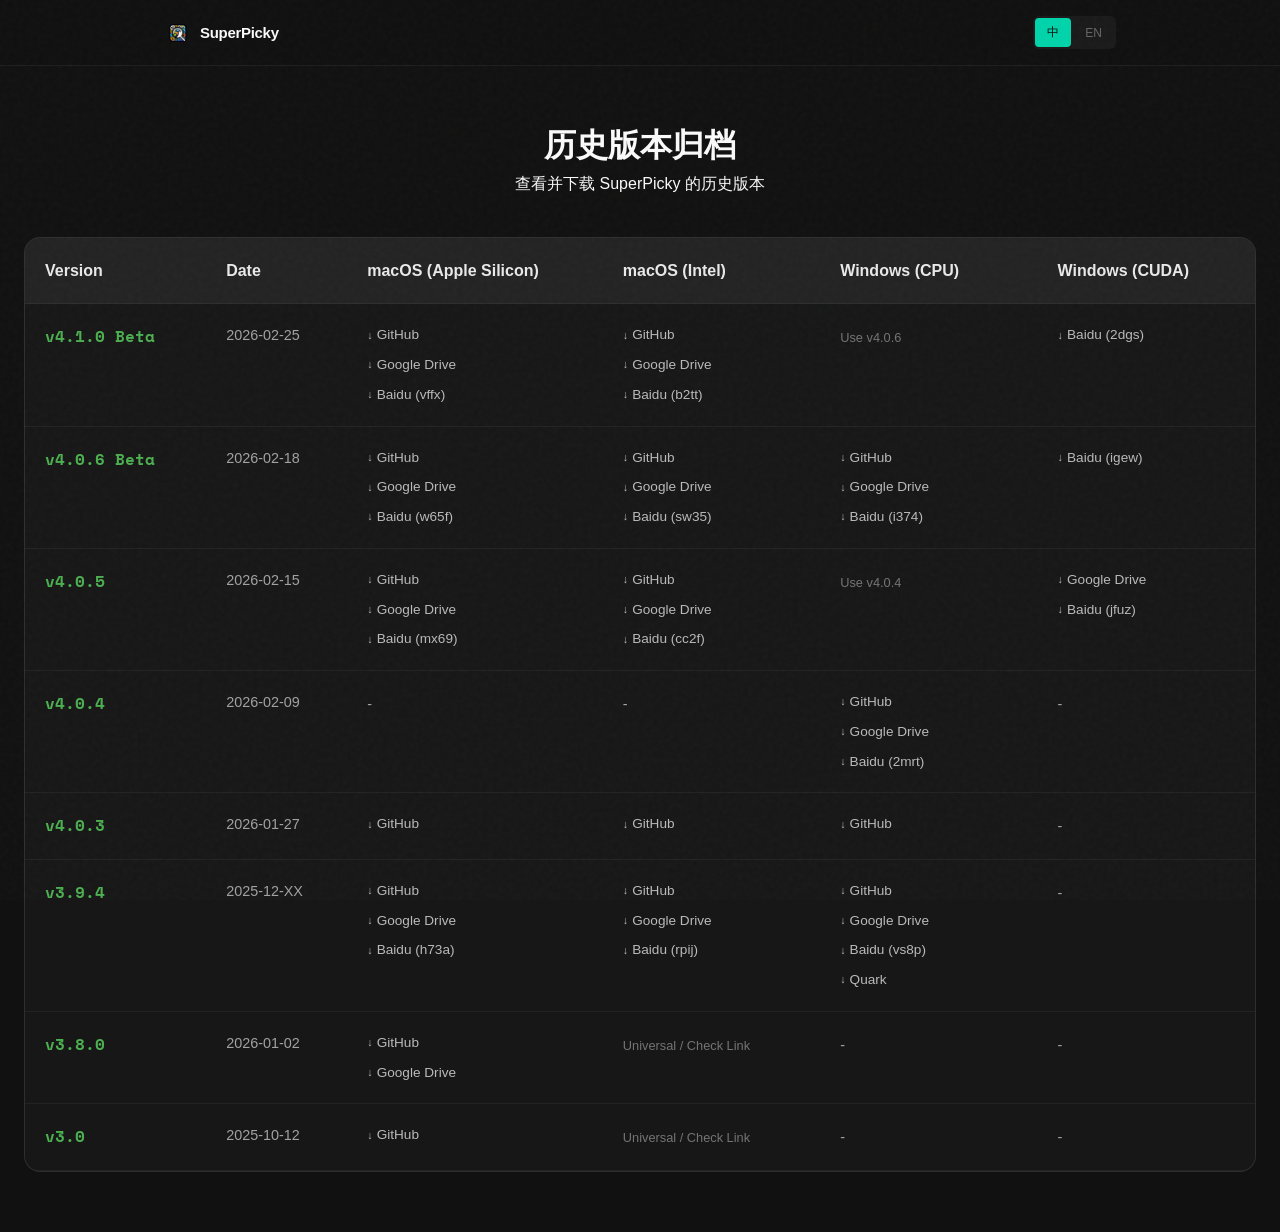
==== commit 301e510e: "🔄 Add Google Drive mirror for macOS ARM64 v4.1.0" ====
--- a/docs/downloads.html
+++ b/docs/downloads.html
@@ -155,6 +155,8 @@
                             <div class="download-link-group">
                                 <a href="https://github.com/jamesphotography/SuperPicky/releases/download/v4.1.0/SuperPicky_v4.1.0.dmg"
                                     class="dl-link" target="_blank">GitHub</a>
+                                <a href="https://drive.google.com/file/d/1b_-GZOVO1VNrxIchGjIQ7-Sdd0TLfAFJ/view?usp=sharing"
+                                    class="dl-link" target="_blank">Google Drive</a>
                                 <a href="https://pan.baidu.com/s/1GPoCea9zmdVWAu9QbGawlQ?pwd=vffx" class="dl-link"
                                     target="_blank">Baidu (vffx)</a>
                             </div>
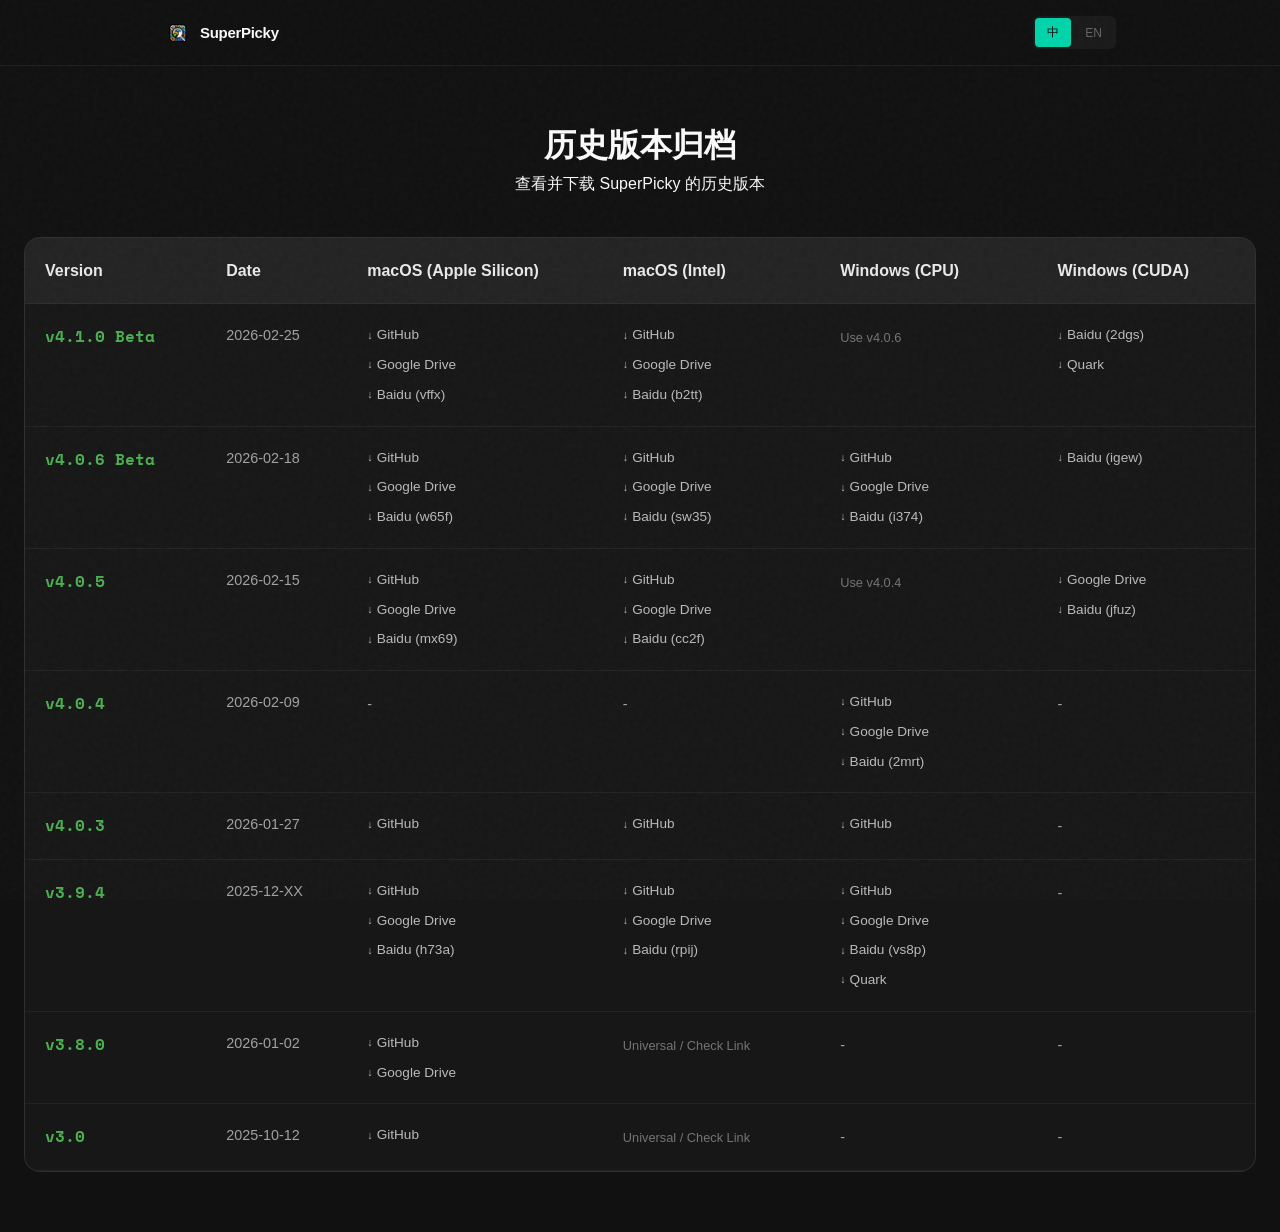
==== commit 3d517147: "🔄 Add Quark drive link for Windows CUDA v4.1.0" ====
--- a/docs/downloads.html
+++ b/docs/downloads.html
@@ -176,6 +176,7 @@
                             <div class="download-link-group">
                                 <a href="https://pan.baidu.com/s/14yzWYPdUm52gKsMW52yDEQ?pwd=2dgs" class="dl-link"
                                     target="_blank">Baidu (2dgs)</a>
+                                <a href="https://pan.quark.cn/s/73ba64372f98" class="dl-link" target="_blank">Quark</a>
                             </div>
                         </td>
                     </tr>
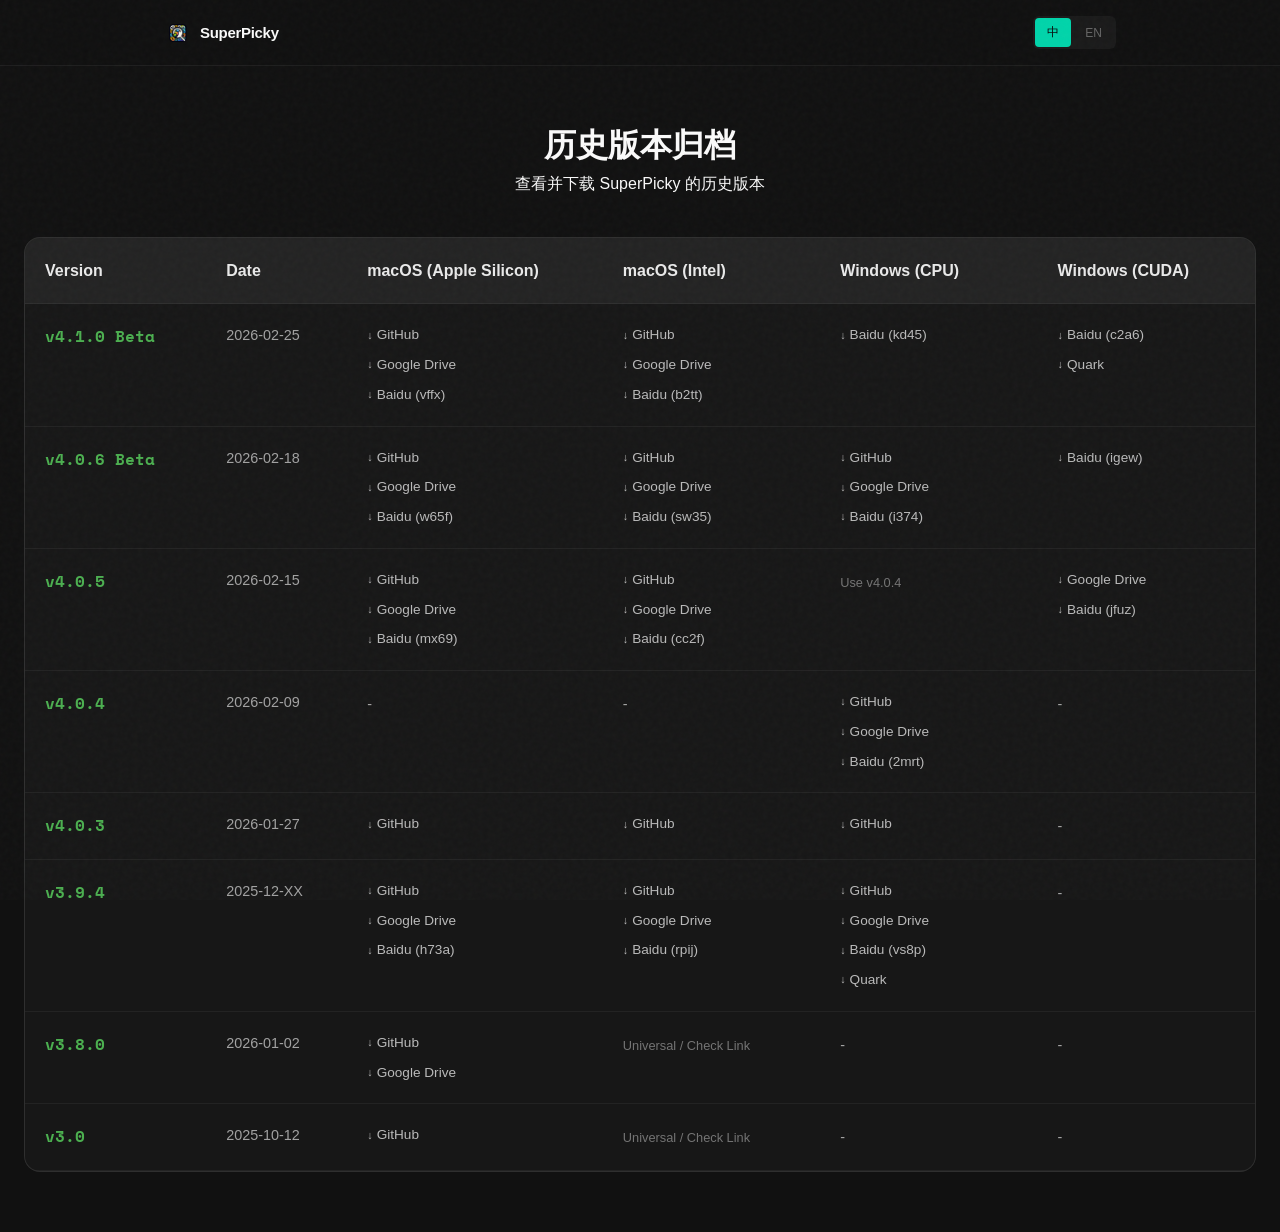
==== commit 633e4bf2: "🔄 Windows CPU/CUDA v4.1.0: new Baidu links - Windows CPU: v4.0.6 → v4.1.0 with new Baidu link (kd45)" ====
--- a/docs/downloads.html
+++ b/docs/downloads.html
@@ -171,11 +171,16 @@
                                     target="_blank">Baidu (b2tt)</a>
                             </div>
                         </td>
-                        <td class="platform-cell"><span class="note">Use v4.0.6</span></td>
-                        <td class="platform-cell">
-                            <div class="download-link-group">
-                                <a href="https://pan.baidu.com/s/14yzWYPdUm52gKsMW52yDEQ?pwd=2dgs" class="dl-link"
-                                    target="_blank">Baidu (2dgs)</a>
+                        <td class="platform-cell">
+                            <div class="download-link-group">
+                                <a href="https://pan.baidu.com/s/1krjIG3rsSbUUI4PeVUh2Iw?pwd=kd45" class="dl-link"
+                                    target="_blank">Baidu (kd45)</a>
+                            </div>
+                        </td>
+                        <td class="platform-cell">
+                            <div class="download-link-group">
+                                <a href="https://pan.baidu.com/s/1XBaGXPim_WzjpNBgG-altg?pwd=c2a6" class="dl-link"
+                                    target="_blank">Baidu (c2a6)</a>
                                 <a href="https://pan.quark.cn/s/73ba64372f98" class="dl-link" target="_blank">Quark</a>
                             </div>
                         </td>
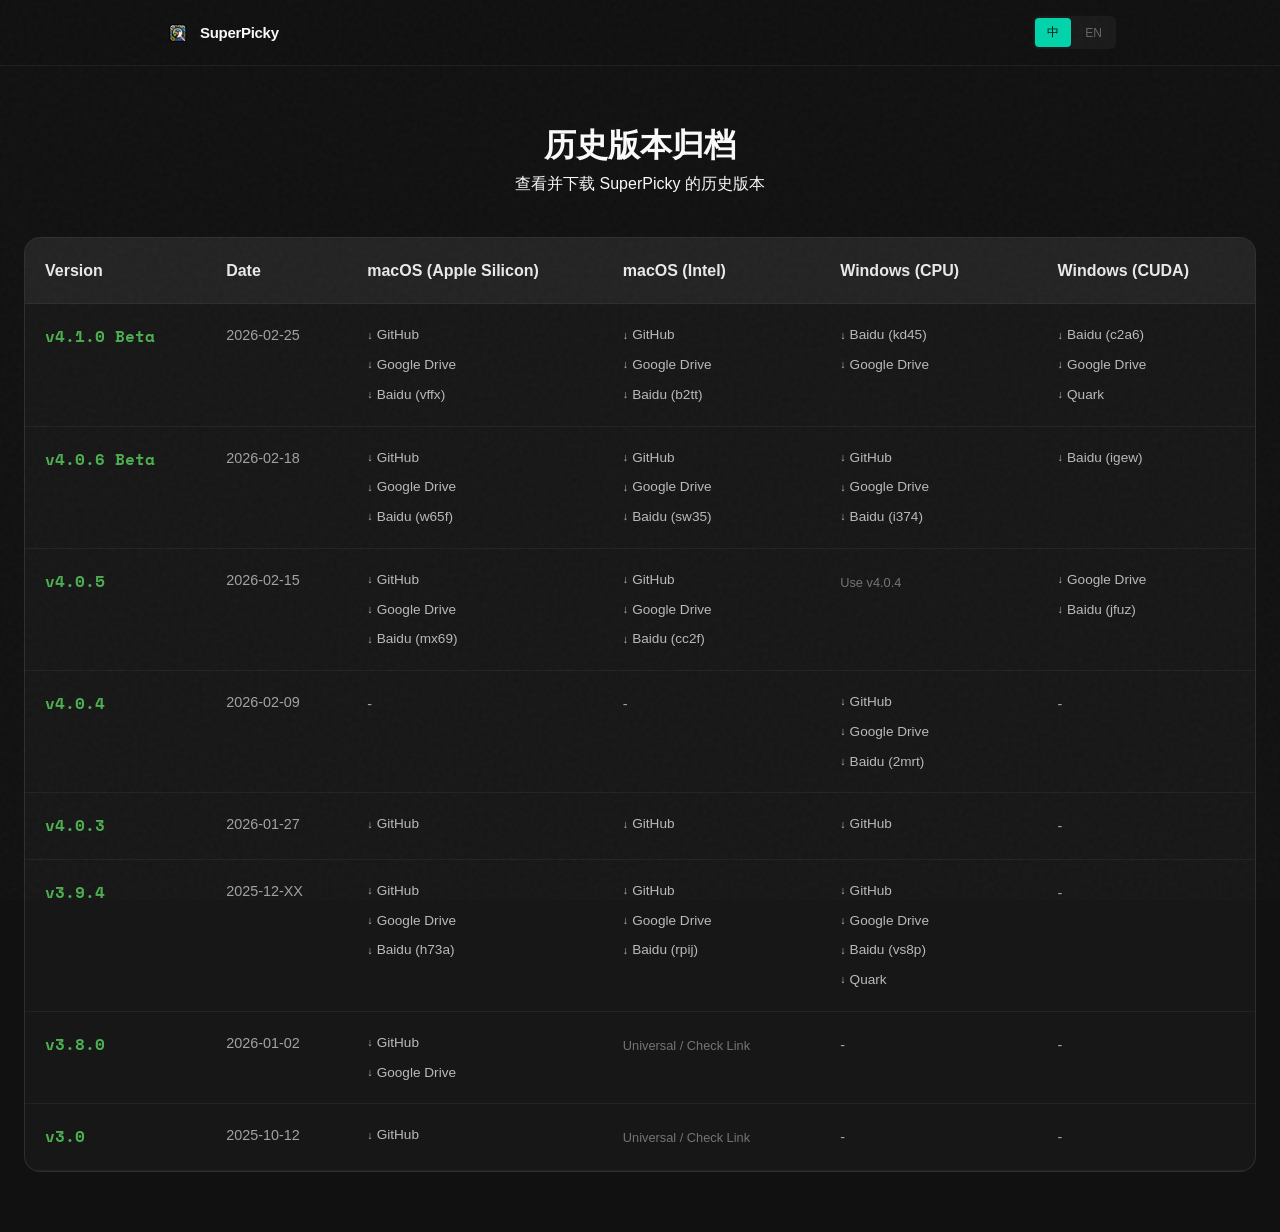
==== commit 8f98745b: "🔄 Add Google Drive for Windows CPU/CUDA v4.1.0" ====
--- a/docs/downloads.html
+++ b/docs/downloads.html
@@ -175,12 +175,16 @@
                             <div class="download-link-group">
                                 <a href="https://pan.baidu.com/s/1krjIG3rsSbUUI4PeVUh2Iw?pwd=kd45" class="dl-link"
                                     target="_blank">Baidu (kd45)</a>
+                                <a href="https://drive.google.com/file/d/1UHFUqGt3q-6hXYzZCeR9cUEmkniL48A4/view?usp=sharing"
+                                    class="dl-link" target="_blank">Google Drive</a>
                             </div>
                         </td>
                         <td class="platform-cell">
                             <div class="download-link-group">
                                 <a href="https://pan.baidu.com/s/1XBaGXPim_WzjpNBgG-altg?pwd=c2a6" class="dl-link"
                                     target="_blank">Baidu (c2a6)</a>
+                                <a href="https://drive.google.com/file/d/1IKSxB3KbQdDO7VhnsGnHjOb2EgqZIgSB/view?usp=sharing"
+                                    class="dl-link" target="_blank">Google Drive</a>
                                 <a href="https://pan.quark.cn/s/73ba64372f98" class="dl-link" target="_blank">Quark</a>
                             </div>
                         </td>
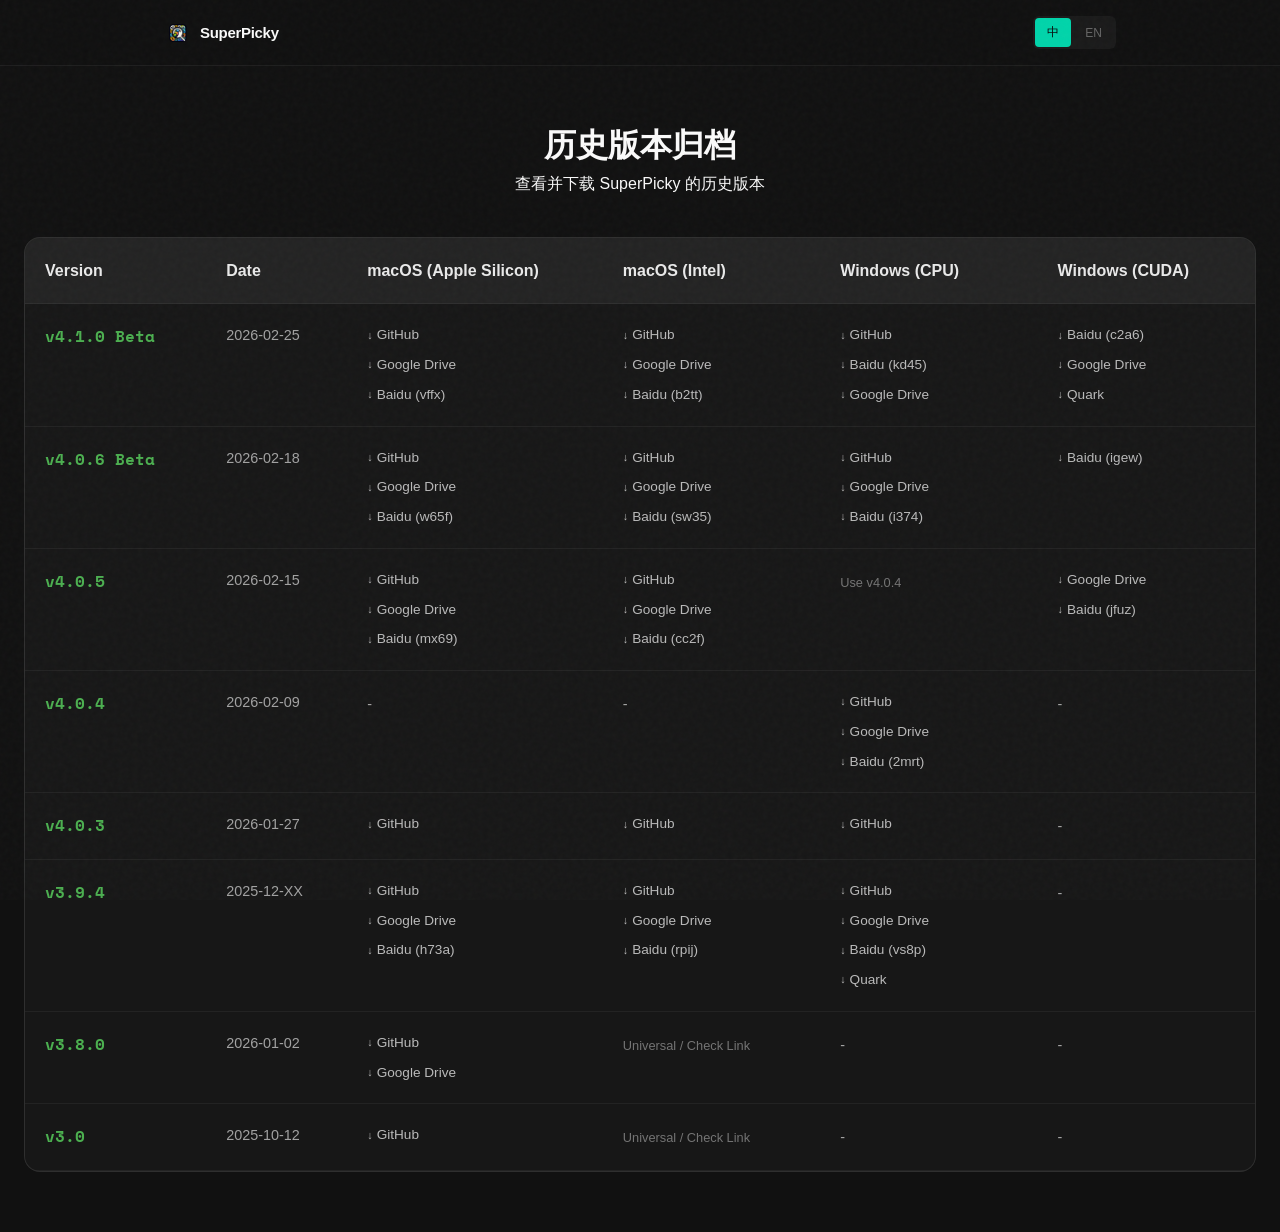
==== commit 2601b250: "🔄 Add GitHub download link for Windows CPU v4.1.0" ====
--- a/docs/downloads.html
+++ b/docs/downloads.html
@@ -173,6 +173,8 @@
                         </td>
                         <td class="platform-cell">
                             <div class="download-link-group">
+                                <a href="https://github.com/jamesphotography/SuperPicky/releases/download/v4.1.0/SuperPicky_4.1.0_Win64_CPU.zip"
+                                    class="dl-link" target="_blank">GitHub</a>
                                 <a href="https://pan.baidu.com/s/1krjIG3rsSbUUI4PeVUh2Iw?pwd=kd45" class="dl-link"
                                     target="_blank">Baidu (kd45)</a>
                                 <a href="https://drive.google.com/file/d/1UHFUqGt3q-6hXYzZCeR9cUEmkniL48A4/view?usp=sharing"
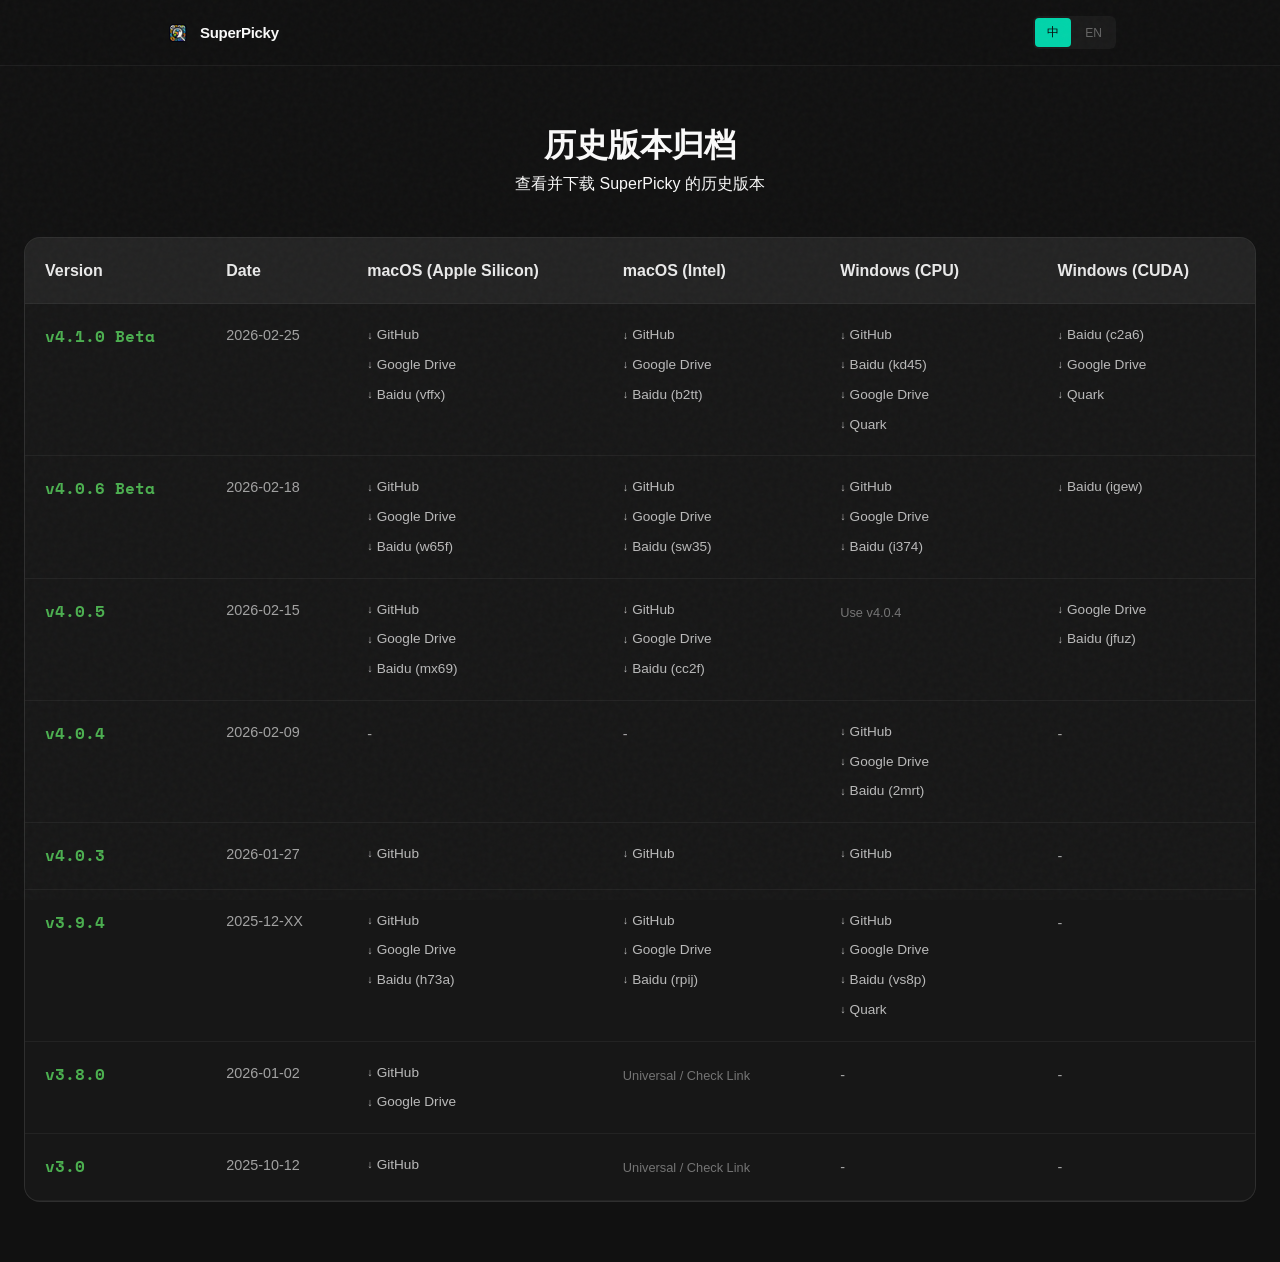
==== commit be147954: "🔄 Add Quark drive link for Windows CPU v4.1.0" ====
--- a/docs/downloads.html
+++ b/docs/downloads.html
@@ -179,6 +179,7 @@
                                     target="_blank">Baidu (kd45)</a>
                                 <a href="https://drive.google.com/file/d/1UHFUqGt3q-6hXYzZCeR9cUEmkniL48A4/view?usp=sharing"
                                     class="dl-link" target="_blank">Google Drive</a>
+                                <a href="https://pan.quark.cn/s/462025bd8b3a" class="dl-link" target="_blank">Quark</a>
                             </div>
                         </td>
                         <td class="platform-cell">
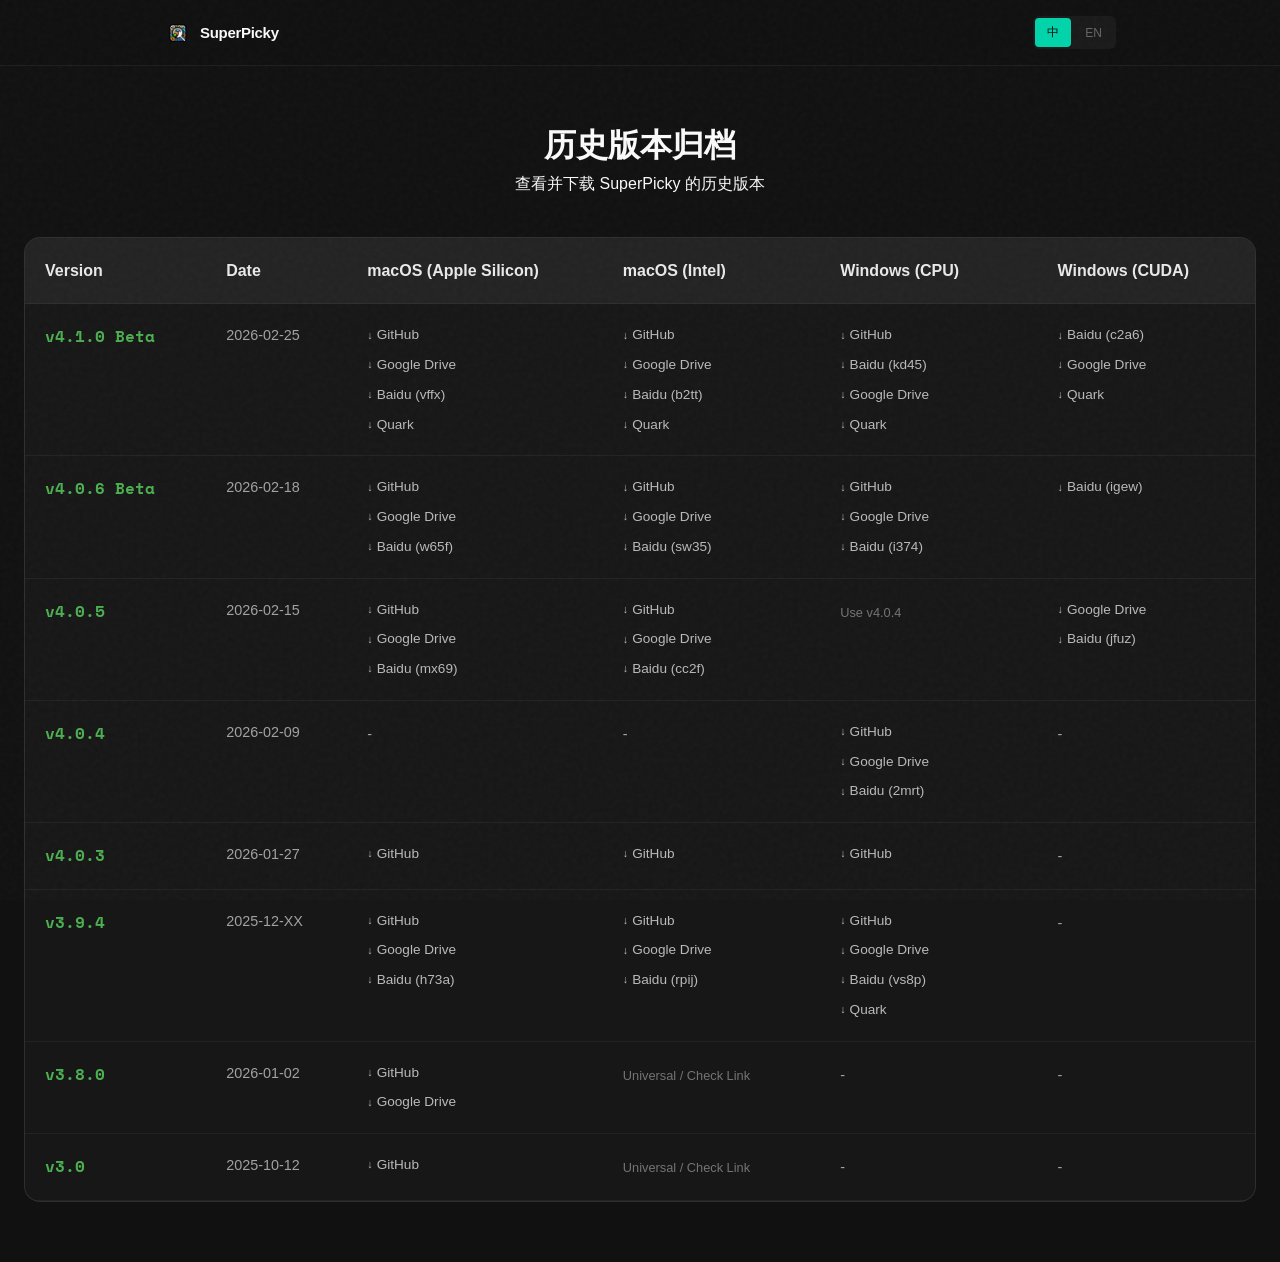
==== commit b25cdac5: "🔗 Add complete Quark drive links for all v4.1.0 platforms - macOS ARM64: https://pan.quark.cn/s/46cf" ====
--- a/docs/downloads.html
+++ b/docs/downloads.html
@@ -159,6 +159,7 @@
                                     class="dl-link" target="_blank">Google Drive</a>
                                 <a href="https://pan.baidu.com/s/1GPoCea9zmdVWAu9QbGawlQ?pwd=vffx" class="dl-link"
                                     target="_blank">Baidu (vffx)</a>
+                                <a href="https://pan.quark.cn/s/46cf8ec8f063" class="dl-link" target="_blank">Quark</a>
                             </div>
                         </td>
                         <td class="platform-cell">
@@ -169,6 +170,7 @@
                                     class="dl-link" target="_blank">Google Drive</a>
                                 <a href="https://pan.baidu.com/s/19yQiz655ebZwb2x4jM-75Q?pwd=b2tt" class="dl-link"
                                     target="_blank">Baidu (b2tt)</a>
+                                <a href="https://pan.quark.cn/s/33751818ac71" class="dl-link" target="_blank">Quark</a>
                             </div>
                         </td>
                         <td class="platform-cell">
@@ -188,7 +190,7 @@
                                     target="_blank">Baidu (c2a6)</a>
                                 <a href="https://drive.google.com/file/d/1IKSxB3KbQdDO7VhnsGnHjOb2EgqZIgSB/view?usp=sharing"
                                     class="dl-link" target="_blank">Google Drive</a>
-                                <a href="https://pan.quark.cn/s/73ba64372f98" class="dl-link" target="_blank">Quark</a>
+                                <a href="https://pan.quark.cn/s/d15276717367" class="dl-link" target="_blank">Quark</a>
                             </div>
                         </td>
                     </tr>
--- a/docs/css/style.css
+++ b/docs/css/style.css
@@ -345,6 +345,70 @@
     inset: 0;
     background: radial-gradient(ellipse at center bottom, var(--accent-glow) 0%, transparent 60%);
     pointer-events: none;
+}
+
+/* Showcase Tabs */
+.showcase-tabs {
+    display: flex;
+    justify-content: center;
+    gap: var(--space-sm);
+    margin-bottom: var(--space-lg);
+}
+
+.showcase-tab {
+    padding: 10px 20px;
+    background: var(--bg-elevated);
+    border: 1px solid var(--border);
+    border-radius: var(--radius-sm);
+    color: var(--text-secondary);
+    font-size: 14px;
+    font-weight: 500;
+    cursor: pointer;
+    transition: all 0.3s;
+}
+
+.showcase-tab.active {
+    background: var(--accent-dim);
+    border-color: var(--accent);
+    color: var(--accent);
+}
+
+.showcase-tab:hover:not(.active) {
+    border-color: var(--text-tertiary);
+    color: var(--text-primary);
+}
+
+.showcase-panels {
+    position: relative;
+}
+
+.showcase-panel {
+    display: none;
+    animation: fadeIn 0.4s ease;
+}
+
+.showcase-panel.active {
+    display: block;
+}
+
+@keyframes fadeIn {
+    from {
+        opacity: 0;
+        transform: translateY(4px);
+    }
+
+    to {
+        opacity: 1;
+        transform: translateY(0);
+    }
+}
+
+.showcase-caption {
+    text-align: center;
+    font-size: 14px;
+    color: var(--text-secondary);
+    padding: var(--space-md) 0;
+    letter-spacing: 0.3px;
 }
 
 /* === Section Header === */
